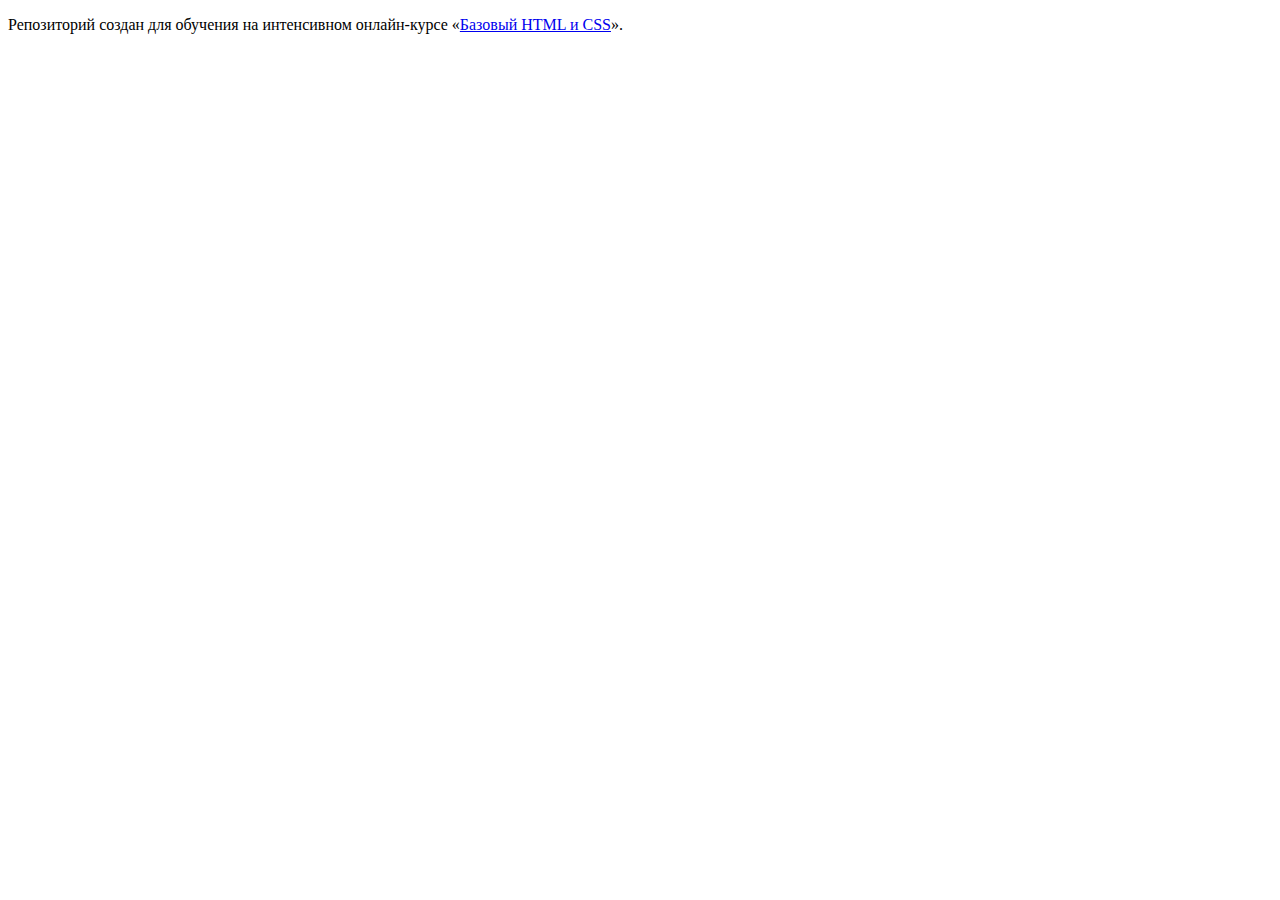
==== index.html @ 7fd56be5 ":hatching_chick:" ====
<!DOCTYPE html>
<html lang="ru">
  <head>
    <meta charset="utf-8">
    <title>HTML Academy: Нёрдс</title>
  </head>
  <body>

    <p>Репозиторий создан для обучения на интенсивном онлайн‑курсе «<a href="https://htmlacademy.ru/intensive/htmlcss">Базовый HTML и CSS</a>».</p>

  </body>
</html>
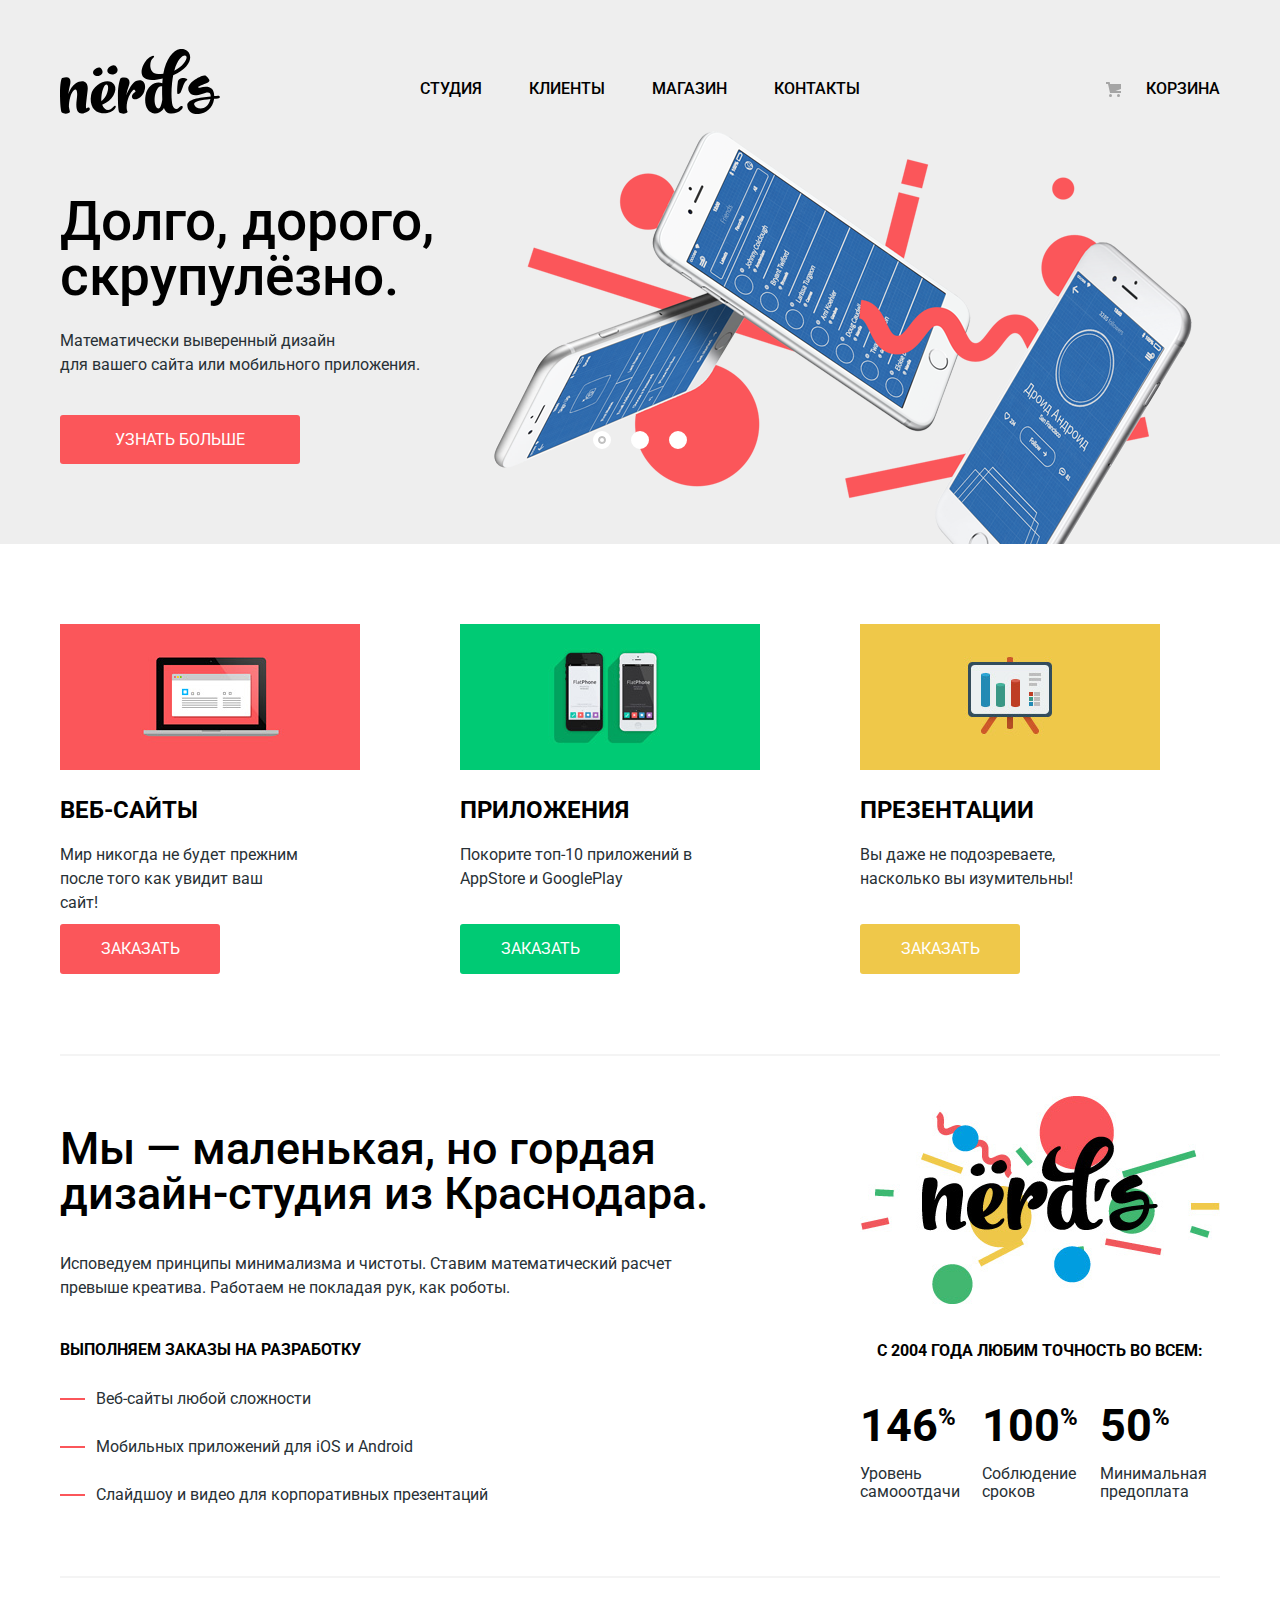
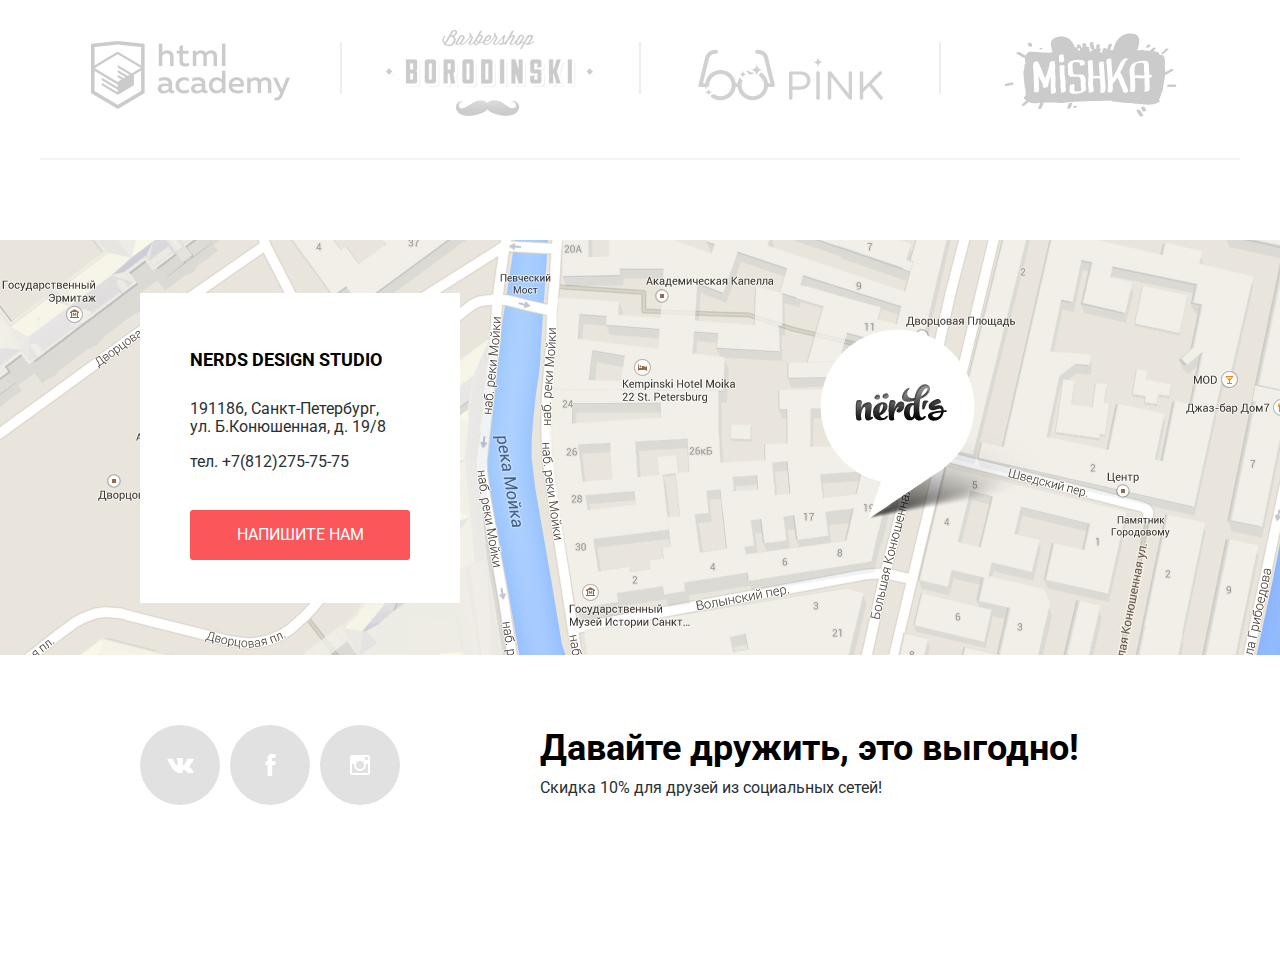
==== commit c95d6897: "Первая проверка" ====
--- a/index.html
+++ b/index.html
@@ -1,12 +1,227 @@
 <!DOCTYPE html>
 <html lang="ru">
-  <head>
-    <meta charset="utf-8">
-    <title>HTML Academy: Нёрдс</title>
-  </head>
-  <body>
-
-    <p>Репозиторий создан для обучения на интенсивном онлайн‑курсе «<a href="https://htmlacademy.ru/intensive/htmlcss">Базовый HTML и CSS</a>».</p>
-
-  </body>
+	<head>
+		<meta charset="utf-8">
+		<title>HTML Academy: Нёрдс</title>
+		<link href="https://fonts.googleapis.com/css?family=Roboto:400,500,700&amp;subset=cyrillic" rel="stylesheet">
+		<link href="css/normalize.css" rel="stylesheet">
+		<link href="css/style.css" rel="stylesheet">
+	</head>
+	<body>
+		<header class="main-header">
+			<nav class="main-navigation">
+				<div class="container">
+					<a class="main-header-logo"><img src="img/nerds-logo.svg" width="160" height="65" alt="Логотип студии Nerds"></a>
+					<ul class="site-navigation">
+						<li><a href="studio.html">Студия</a></li>
+						<li><a href="clients.html">Клиенты</a></li>
+						<li><a href="catalog.html">Магазин</a></li>
+						<li><a href="contacts.html">Контакты</a></li>
+					</ul>
+					<ul class="user-navigation">
+						<li class="shopping-basket"> <a href="#">Корзина</a></li>
+					</ul>
+				</div>
+			</nav>
+		</header>
+
+		<main class="main-container">
+			<h1 class="visually-hidden">Студия веб-дизайна Nerds</h1>	
+			<section class="slider">
+				<input class="visually-hidden" type="radio" id="btn-1" name="toggle" checked>
+				<input class="visually-hidden" type="radio" id="btn-2" name="toggle">
+				<input class="visually-hidden" type="radio" id="btn-3" name="toggle">
+				<div class="slider-controls">
+					<label for="btn-1"></label>
+					<label for="btn-2"></label>
+					<label for="btn-3"></label>
+				</div>
+				<div class="slides">
+					<div class="slide">
+						<div class="slide-text">
+							<div class="slide-title">Долго, дорого, скрупулёзно.</div>
+							<p>Математически выверенный дизайн<br>для вашего сайта или мобильного приложения.</p>
+							<a class="button" href="#">Узнать больше</a>
+						</div>
+					</div>
+					<div class="slide">
+						<div class="slide-text">
+							<div class="slide-title">Любим математику как никто другой</div>
+							<p>Никакого креатива, только математические формулы<br>для расчета идеальных пропорций.</p>
+							<a class="button" href="#">Узнать больше</a>
+						</div>
+					</div>
+					<div class="slide">
+						<div class="slide-text">
+							<div class="slide-title">Только ночь,<br>только хардкор</div>
+							<p>Работать днем, как все? Мы против этого.<br>Ближе к полуночи работа только начинается.</p>
+							<a class="button" href="#">Узнать больше</a>
+						</div>
+					</div>
+				</div>
+
+			</section>
+			<section class="we-can-do">
+				<h2 class="visually-hidden">Мы предлагаем</h2>
+				<div class="container">
+					<ul class="offer-list">
+						<li class="offer-item-card">
+								<h3>Веб-сайты</h3>
+								<img src="img/website.jpg" width="300" height="146" alt="Веб-сайты">
+								<p>Мир никогда не будет прежним<br>после того как увидит ваш<br>сайт!</p>
+								<p><a class="button button-order-website" href="#">Заказать</a></p>
+						</li>
+						
+						<li class="offer-item-card">
+								<h3>Приложения</h3>
+								<img src="img/app.jpg" width="300" height="146" alt="Приложения">
+								<p>Покорите топ-10 приложений в<br>AppStore и GooglePlay</p>
+								<p><a class="button button-order-app" href="#">Заказать</a></p>
+						</li>
+						<li class="offer-item-card">
+								<h3>Презентации</h3>
+								<img src="img/presentation.jpg" width="300" height="146" alt="Презентации">
+								<p>Вы даже не подозреваете,<br>насколько вы изумительны!</p>
+								<p><a class="button button-order-presentation" href="#">Заказать</a></p>
+						</li>
+					</ul>
+				</div>
+			</section>
+			<div class="container">
+				<div class="about-us-wrapper">
+					<h2 class="visually-hidden">О нас</h2>
+					<section class="about-us">
+						<b>Мы — маленькая, но гордая дизайн-студия из Краснодара.</b>
+						<p>Исповедуем принципы минимализма и чистоты. Ставим математический расчет превыше креатива. Работаем не покладая рук, как роботы.</p>
+						<p class="emphasized">Выполняем заказы на разработку</p>
+						<ul class="about-us-list">
+							<li>Веб-сайты любой сложности</li>
+							<li>Мобильных приложений для iOS и Android</li>
+							<li>Слайдшоу и видео для корпоративных презентаций</li>
+						</ul>
+					</section>
+					<section class="statistics">
+						<h2 class="visually-hidden">Наша статистика</h2>
+						<img src="img/nerds-logo-decoration.jpg" width="360" height="208" alt="logo nerds">
+						<p class="emphasized">С 2004 года любим точность во всем:</p>
+						<ul class="statistic-list">
+							<li>
+								<div class="statistic-item">
+									<span class="statistic-number">146<span class="percent">%</span></span>
+									<p>Уровень самооотдачи</p>
+								</div>
+							</li>
+							<li>
+								<div class="statistic-item">
+									<span class="statistic-number">100<span class="percent">%</span></span>
+									<p>Соблюдение сроков</p>
+								</div>
+							</li>
+							<li>
+								<div class="statistic-item">
+									<span class="statistic-number">50<span class="percent">%</span></span>
+									<p>Минимальная предоплата</p>
+								</div>
+							</li>
+						</ul>
+					</section>
+				</div>
+			</div>
+				
+				<section class="selected-works">
+					<h2 class="visually-hidden">Наши работы</h2>
+					<div class="container">
+						<ul class="selected-works-list">
+							<li class="selected-works-logo">
+								<p><a href="#"><img src="img/logo_htmlacademy.png" width="199" height="68" alt="htmlacademy.ru"></a></p>
+							</li>
+							<li class="selected-works-logo">
+								<p><a href="#"><img src="img/logo_borodinsky.png" width="209" height="90" alt="barbershop.ru"></a></p>
+							</li>
+							<li class="selected-works-logo">
+								<p><a href="#"><img src="img/logo_pink.png" width="185" height="52" alt="pink.ru"></a></p>
+							</li>
+							<li class="selected-works-logo">
+								<p><a href="#"><img src="img/logo_mishka.png" width="173" height="84" alt="mishka.ru"></a></p>
+							</li>
+						</ul>
+					</div>
+				</section>			
+		</main>
+
+		<footer class="main-footer">
+			<div class="main-footer-wrapper">
+				<div class="contacts-wrapper">
+					<section class="contacts">
+						<h2 class="visually-hidden">Наши контакты</h2>
+						<p class="emphasized">NERDS DESIGN STUDIO</p>
+						<p class="adress">191186, Санкт-Петербург,<br>ул. Б.Конюшенная, д. 19/8</p>
+						<p class="phone">тел. +7(812)275-75-75</p>
+						<button class="button" type="button">Напишите нам</button>	
+					</section>
+				</div>
+				<div class="social-wrapper">
+					<section class="social">
+						<div class="social-list-wrapper">
+							<h2 class="visually-hidden">NERDS в соцсетях</h2>
+							<ul class="social-list">
+									<li><a class="social-button" href="#"><span class="visually-hidden">Вконтакте</span>
+										<svg xmlns="http://www.w3.org/2000/svg" width="27" height="15" viewBox="0 0 26.14 14.91">
+											<path d="M26 13.47l-.09-.17a13.55 13.55 0 0 0-2.6-3q-.87-.83-1.1-1.12A1 1 0 0 1 22 8a10.27 10.27 0 0 1 1.22-1.78l.88-1.16q2.35-3.13 2-4L26 .94a.8.8 0 0 0-.4-.22 2.14 2.14 0 0 0-.87 0h-3.92a.51.51 0 0 0-.27 0h-.3a.6.6 0 0 0-.15.14.93.93 0 0 0-.14.24 22.22 22.22 0 0 1-1.46 3.06q-.5.84-.93 1.46a7 7 0 0 1-.71.91 4.94 4.94 0 0 1-.52.47q-.23.18-.35.15l-.23-.05a.9.9 0 0 1-.31-.33 1.49 1.49 0 0 1-.16-.53v-.55-.65-.57-1.12-1-.75a3.14 3.14 0 0 0 0-.62 2.12 2.12 0 0 0-.14-.44.73.73 0 0 0-.28-.33 1.57 1.57 0 0 0-.46-.18A9 9 0 0 0 12.57 0a8.93 8.93 0 0 0-3.25.33 1.83 1.83 0 0 0-.52.41q-.25.3-.07.33a1.67 1.67 0 0 1 1.16.59l.08.16a2.6 2.6 0 0 1 .19.63 6.32 6.32 0 0 1 .12 1 10.59 10.59 0 0 1 0 1.7q-.07.71-.13 1.1a2.21 2.21 0 0 1-.18.64 2.69 2.69 0 0 1-.16.3l-.07.07a1 1 0 0 1-.37.07.86.86 0 0 1-.46-.19 3.27 3.27 0 0 1-.56-.52 7 7 0 0 1-.66-.93q-.37-.6-.76-1.42l-.22-.39q-.2-.38-.56-1.11t-.62-1.43A.9.9 0 0 0 5.2.9h-.07a.93.93 0 0 0-.22-.16A1.44 1.44 0 0 0 4.6.65L.87.68A1 1 0 0 0 .1.94L0 1a.44.44 0 0 0 0 .22 1.08 1.08 0 0 0 .08.37Q.9 3.53 1.86 5.31t1.66 2.87Q4.23 9.27 5 10.24t1 1.24l.37.41.34.33a8.06 8.06 0 0 0 1 .78 16.34 16.34 0 0 0 1.4.9 7.6 7.6 0 0 0 1.79.72 6.19 6.19 0 0 0 2 .22h1.57a1.08 1.08 0 0 0 .72-.3l.05-.07a.9.9 0 0 0 .1-.25 1.38 1.38 0 0 0 0-.37 4.48 4.48 0 0 1 .09-1.05 2.77 2.77 0 0 1 .23-.71 1.74 1.74 0 0 1 .29-.4 1.19 1.19 0 0 1 .23-.2h.11a.86.86 0 0 1 .77.21 4.52 4.52 0 0 1 .83.79q.39.47.93 1.05a6.41 6.41 0 0 0 1 .87l.27.16a3.31 3.31 0 0 0 .71.3 1.53 1.53 0 0 0 .76.07l3.48-.05a1.58 1.58 0 0 0 .8-.17.68.68 0 0 0 .34-.37 1.06 1.06 0 0 0 0-.46 1.71 1.71 0 0 0-.1-.36z" fill="#fff">
+											</path>
+										</svg>
+									</a>
+								</li>
+								<li><a class="social-button" href="#"><span class="visually-hidden">Facebook</span>
+										<svg xmlns="http://www.w3.org/2000/svg" width="19" height="22" viewBox="0 0 10.15 21.74">
+											<path d="M3.34 1.12A4.77 4.77 0 0 1 6.53 0h3.61v3.81H7.81a1.07 1.07 0 0 0-1.09.83v2.55h3.42c-.08 1.23-.24 2.45-.41 3.67h-3v10.87H2.21V10.86H0V7.21h2.19V3.66a3.83 3.83 0 0 1 1.15-2.54z" fill="#fff">
+											</path>
+										</svg>
+									</a>
+								</li>
+								<li><a class="social-button" href="#"><span class="visually-hidden">Instagram</span>
+										<svg xmlns="http://www.w3.org/2000/svg" width="20" height="20" viewBox="0 0 20 20">
+											<path d="M18 0H2a2 2 0 0 0-2 2v16a2 2 0 0 0 2 2h16a2 2 0 0 0 2-2V2a2 2 0 0 0-2-2zm-8 6a4 4 0 1 1-4 4 4 4 0 0 1 4-4zM2.5 18a.47.47 0 0 1-.5-.5V9h2.1a3.4 3.4 0 0 0-.1 1 6 6 0 1 0 12 0 3.4 3.4 0 0 0-.1-1H18v8.5a.47.47 0 0 1-.5.5zM18 4.5a.47.47 0 0 1-.5.5h-2a.47.47 0 0 1-.5-.5v-2a.47.47 0 0 1 .5-.5h2a.47.47 0 0 1 .5.5z" fill="#fff">
+											</path>
+										</svg>
+									</a>
+								</li>
+							</ul>
+						</div>
+						<div class="lets-be-friends">
+							<b>Давайте дружить, это выгодно!</b>
+							<p>Скидка 10% для друзей из социальных сетей!</p>
+						</div>
+					</section>
+				</div>
+			</div>
+		</footer>
+
+		<section class="modal modal-write-us">
+				<h2>Напишите нам</h2>
+				<form class="modal-write-us-form" method="post" action="https://echo.htmlacademy.ru">
+					<ul class="modal-write-us-form-fields">
+						<li>
+							<label for="modal-write-us-form-name">Ваше имя:</label>
+							<input type="text" id="modal-write-us-form-name" placeholder="Представьтесь, пожалуйста">
+						</li>
+						<li>
+							<label for="modal-write-us-form-email">Ваш e-mail:</label>
+							<input type="text" id="modal-write-us-form-email" placeholder="Для отправки ответа">
+						</li>
+						<li>
+							<label for="modal-write-us-form-text">Текст письма:</label>
+							<textarea id="modal-write-us-form-text" rows="5" cols="50">В свободной форме</textarea>
+						</li>
+					</ul>
+					<button class="button" type="submit">Отправить</button>
+				</form>
+				<button class="modal-close">Закрыть</button>
+			</section>
+
+	</body>
 </html>
+
+
+
+
--- a/css/style.css
+++ b/css/style.css
@@ -0,0 +1,1607 @@
+html,
+body {
+	margin: 0;
+	padding: 0;
+	font-family: "Roboto", Arial, sans-serif;
+	font-size: 16px;
+	line-height: 24px; 
+	font-weight: 400;
+	color: #283136;
+
+}
+
+a {
+	text-decoration: none;
+}
+
+.main-header {
+	background-color: #eeeeee;
+}
+
+
+.main-container {
+    margin-bottom: 80px;
+}
+
+.main-navigation {
+	font-size: 16px;
+	line-height: 30px;
+	font-weight: 500;
+	color: #000000;
+	text-transform: uppercase;
+}
+
+.main-navigation a:hover img {
+	opacity: 0.8;
+}
+
+.main-navigation a:active img {
+	opacity: 0.3;
+}
+
+.site-navigation,
+.user-navigation {
+	margin: 0;
+	padding: 0;
+	list-style: none;
+}
+
+.site-navigation a,
+.user-navigation a {
+	color: #000000;
+}
+
+.site-navigation a:hover,
+.user-navigation a:hover {
+	color: #fb565a;
+}
+
+.site-navigation a:active,
+.user-navigation a:active {
+	color: rgba(0, 0, 0, 0.3);
+}
+
+.site-navigation-current {
+	position: relative;
+}
+
+.site-navigation-current::after {
+	position: absolute;
+	content: "";
+	right: 0px;
+	bottom: -5px;
+	left: 0px;
+  
+	height: 2px;
+  
+	background-color: #fb565a;
+  }
+
+.visually-hidden {
+	position: absolute; 
+	overflow: hidden; 
+	clip: rect(0 0 0 0); 
+	height: 1px; width: 1px; 
+	margin: -1px; padding: 0; border: 0;
+}
+
+.button {
+	font: inherit;
+	text-align: center;
+	vertical-align: middle;
+	color: #ffffff;
+	background-color: #fb565a;
+	text-transform: uppercase;
+	border: none;
+	border-radius: 3px;
+}
+
+.button:hover {
+	background: #e74246;
+}
+
+.button:active {
+	background: #d7373b;
+	box-shadow: inset 0px 2px 2px rgba(0, 0, 0, 0.3);
+	color: rgba(255, 255, 255, 0.3);
+	outline: none;
+}
+
+.button-order-app {
+	background: #00ca74;
+}
+
+.button-order-app:hover {
+	background: #00bc6c;
+}
+
+.button-order-app:active {
+	background: #00aa62;
+}
+
+.button-order-presentation {
+	background: #efc84a;
+}
+
+.button-order-presentation:hover {
+	background: #eab534;
+}
+
+.button-order-presentation:active {
+	background: #e5a722;
+}
+
+.we-can-do h3 {
+	font-size: 24px;
+	line-height: 30px;
+	color: #000000;
+}
+
+.offer-list {
+	margin: 0;
+	padding:0;
+	list-style: none;
+}
+
+.about-us b {
+	font-size: 45px;
+	line-height: 45px;
+	font-weight: 500; 
+	color: #000000;
+}
+
+.about-us-list {
+	list-style: none;
+}
+
+.statistic-list {
+	list-style: none;
+	line-height: 18px;
+}
+
+.statistic-number {
+	font-size: 45px;
+	font-weight: 700;
+	color: #000000;
+}
+
+.percent {
+	font-size: 24px;
+	font-weight: 700;
+	color: #000000;
+	vertical-align: super;
+}
+
+.emphasized {
+	text-transform: uppercase;
+	font-weight: 700;
+	color: #000000;
+}
+
+.selected-works-list {
+	margin:0;
+	padding: 0;
+	list-style: none;
+}
+
+.selected-works-list img {
+	opacity: 0.2;
+}
+
+.selected-works-list a:hover img {
+	opacity: 1;
+}
+
+.selected-works-list a:active img {
+	opacity: 0.1;
+}
+
+.social b {
+	font-size: 36px;
+	line-height: 36px;
+	color: #000000;
+}
+
+.social-list {
+	margin: 0;
+	padding: 0;
+	list-style: none;
+}
+
+.social-list a {
+	color: #ffffff;
+	background-color: #e1e1e1;
+}
+
+.social-list a:hover {
+	background-color: #e74246;
+}
+
+.social-list a:active {
+	color: rgba(0, 0, 0, 0.3);
+	background-color: #d7373b;
+}
+
+
+.modal-write-us h2 {
+	font-size: 45px;
+	line-height: 45px;
+	color: #000000;
+
+}
+
+.modal-write-us-form-fields {
+	margin: 0;
+	padding: 0;
+	list-style: none;
+}
+
+.modal-write-us-form-fields label {
+	font-weight: 700;
+}
+
+.modal-write-us-form input,
+.modal-write-us-form textarea {
+	font: inherit;
+	outline: none;
+	font-size: 16px;
+	line-height: 18px;
+	color: #444444;
+	border: 2px solid #d7dcde;
+}
+
+.modal-write-us-form input:hover,
+.modal-write-us-form textarea:hover {
+	border: 2px solid #b4b9bb;
+}
+
+.modal-write-us-form input:focus,
+.modal-write-us-form textarea:focus {
+	border: 2px solid #000000; 
+}
+.catalog_h1{
+	font-size: 55px;
+	line-height: 55px;
+	font-weight: 500;
+	color: #000000;
+	margin-top: 80px;
+}
+
+.filter-form fieldset {
+	border: none;
+}
+
+.filter-form legend {
+	font-size: 18px;
+	font-weight: 700;
+}
+
+.filter-form-cost {
+	margin: 0;
+	padding: 0;
+	list-style: none;
+}
+
+.filter-form-cost input {
+	font: inherit;
+	background-color: #eeeeee;
+	border: none;
+}
+
+.filter-form-grid {
+	margin: 0;
+	padding: 0;
+	list-style: none;
+}
+
+.filter-form-grid input:not(:disabled):hover + label {
+	color: #000000;
+}
+
+.filter-form-grid input:disabled + label {
+	opacity: 0.3;
+}
+
+.filter-form-features {
+	margin: 0;
+	padding: 0;
+	list-style: none;
+}
+
+.filter-form-features input:not(:disabled):hover + label {
+	color: #000000;
+}
+
+.filter-form-features input:disabled + label {
+	opacity: 0.3;
+}
+
+.filter-button {
+	font: inherit;
+	font-weight: 500;
+	color: #000000;
+	text-transform: uppercase;
+	border: none;
+	background-color: #eeeeee;
+	border-radius: 3px;
+}
+
+
+.filter-button:hover {
+	background-color: #dfdfdf;
+}
+
+.filter-button:active {
+	color: rgba(0, 0, 0, 0.3);
+	box-shadow: inset 0px 2px 2px rgba(0, 0, 0, 0.3);
+	outline: none;
+	background-color:#d5d5d5;
+}
+
+.pagination-list {
+	margin: 0;
+	padding:0;
+	list-style: none;
+}
+
+.pagination-item-current .filter-button {
+	background-color: #ffffff;
+	border: 3px solid #dbdbdb;
+	box-sizing: border-box;
+}
+
+.templates-list {
+	margin: 0;
+	padding: 0;
+	list-style: 0;
+}
+
+.templates-list .button:active {
+	color: #ffffff;
+}
+
+
+.display-method ul {
+	margin: 0;
+	padding: 0;
+	list-style: none;
+	font-size: 14px;
+	text-transform: uppercase;
+}
+
+.display-method a {
+	color: rgba(0, 0, 0, 0.3);
+}
+
+.display-method a:hover {
+	color: rgba(0, 0, 0, 0.6);
+}
+
+.display-method a:active {
+	color: rgba(0, 0, 0, 1);
+}
+
+.templates-hover-info {
+	background-color: #eeeeee;
+}
+
+
+/* стили для сетки */
+
+html,
+body {
+	margin: 0;
+	padding: 0; 
+}
+
+body {
+	background-size: 1440px auto;
+	background-position: center top;
+	background-repeat: no-repeat;
+}
+
+.main-header {
+	margin: 0;
+	padding: 0;
+	display: flex;
+	justify-content: space-between;
+}
+
+.main-navigation {
+	margin: 0 auto;
+	padding: 0;
+	display: flex;
+	justify-content: space-between;
+	width: 1440px;
+}
+
+
+
+.container{
+	position: relative;
+	display: flex;
+	justify-content: space-between;
+	align-items: flex-end;
+	width: 1200px;
+	margin: 0 auto;
+	padding: 0;
+}
+
+.container-filter{
+	position: relative;
+	display: flex;
+	justify-content: space-between;
+	align-items: flex-end;
+	width: 1200px;
+	margin: 0 auto;
+	padding: 0;
+}
+
+.main-header-logo {
+	margin: 0 20px;
+	margin-top: auto;
+	padding: 0;
+	line-height: 0px;
+}
+
+.site-navigation-wrapper {
+	margin: 0;
+	padding: 0;
+	display: flex;
+	justify-content: space-between;
+	width: 640px;
+	height: 50px;
+	
+}
+
+.site-navigation {
+	display: flex;
+	flex-wrap: wrap;
+	justify-content: space-between;
+	align-items: flex-end;
+	margin: 0;
+	margin-top: 64px;
+	padding: 0;
+	list-style: none;
+	min-width: 440px;
+	max-width: 640px;
+}
+
+.site-navigation li {
+	margin: 10px 0px;
+}
+
+
+
+.user-navigation {
+	display: flex;
+	flex-wrap: wrap;
+	justify-content: flex-end;
+	margin: 10px 0px;
+	padding: 0;
+	list-style: none;
+	width: 200px;
+}
+
+
+.shopping-basket {
+	position: relative;
+	margin-right: 20px;
+	padding-left: 40px;
+}
+
+.shopping-basket::before{
+	position: absolute;
+	left: 0;
+	top: 25%;
+	width: 15px;
+	height: 15px;
+	content: " ";
+	background-image: url(../img/cart-icon.svg);
+	opacity: 0.3;
+	background-repeat: no-repeat;
+}
+
+
+.slide{
+	position: absolute;
+	left: 50%;
+	margin-left: -600px;
+	width:1200px;
+    height:430px;
+	overflow:hidden;
+	padding: 0;
+}
+
+
+
+
+.slider {
+	position: relative;
+	margin: 0 auto;
+	padding: 0;
+	height: 430px;
+	width: 100%;
+	background-color: #eeeeee;
+}
+
+
+.slider-controls {
+	position: absolute;
+	text-align: center;
+	bottom: 95px;
+	left: 50%;
+	margin-left: -100px;
+	z-index: 100;
+	width: 200px;
+	height: 18px;
+	cursor: pointer;
+}
+
+#btn-1:checked ~ .slider-controls label[for="btn-1"],
+#btn-2:checked ~ .slider-controls label[for="btn-2"],
+#btn-3:checked ~ .slider-controls label[for="btn-3"] { 
+    background-image: url(../img/radio-on.svg);
+}
+
+
+.slider-controls label {
+	display: inline-block;
+	width: 8px;
+	height: 8px;
+	background: white;
+	border: 5px solid white;
+	border-radius: 50%;
+	margin: 0 8px;
+}
+
+
+
+.slide-text {
+	position: absolute;
+	margin-left: 20px;
+	margin-top: 80px;
+	width:560px;
+    padding:0;
+	color:#283136;
+}
+
+.slide-title {
+	font-size: 55px;
+	line-height: 55px;
+	font-weight: 500;
+	color: #000000;
+	margin-bottom: 25px;
+}
+
+.slide-text p {
+	margin-bottom: 50px;
+}
+
+.slide-text .button {
+	padding: 15px 55px;
+}
+
+.slide:nth-child(1){
+	background-image:url(../img/nerds-index-slide1.png);
+    background-repeat:no-repeat;
+    background-position: right 20px bottom;
+}
+
+.slide:nth-child(2){
+	background-image:url(../img/nerds-index-slide2.png);
+    background-repeat:no-repeat;
+    background-position: right bottom;
+}
+
+.slide:nth-child(3){
+	background-image:url(../img/nerds-index-slide3.png);
+    background-repeat:no-repeat;
+    background-position: right bottom;
+}
+
+
+
+.slide {
+    display:none;
+}
+
+
+#btn-1:checked ~ .slides .slide:nth-child(1) { 
+    display: block;
+}
+#btn-2:checked ~ .slides .slide:nth-child(2) { 
+    display: block;
+}
+#btn-3:checked ~ .slides .slide:nth-child(3) { 
+    display: block;
+}
+
+
+.we-can-do {
+	margin: 0;
+	padding: 0;
+}
+
+
+.offer-list {
+	display: flex;
+	justify-content: flex-start;
+	margin: 0 auto;
+	margin-top: 80px;
+	padding: 0;
+	max-width: 1160px;
+	list-style: none;
+	border-bottom: 2px solid #f4f4f4; 
+	
+}
+
+.offer-item-card {
+	display: flex;
+	flex-direction: column;
+	position: relative;
+	max-width: 300px;
+	height: 350px; 
+	margin-right: 100px;
+	margin-bottom: 80px;
+
+}
+
+.offer-item-card img {
+	order: -1;
+}
+
+.offer-item-card h3 {
+	text-transform: uppercase;
+	margin: 0;
+	margin-top: 25px;
+	margin-bottom: 18px;
+}
+
+.offer-item-card p {
+	margin: 0;
+}
+
+.offer-item-card .button {
+	position: absolute;
+	bottom: 0;
+	width: 160px;
+	height: 50px;
+	line-height: 50px;
+}
+
+.about-us-wrapper {
+	display: flex;
+	justify-content: space-between;
+	width: 1160px;
+	margin: 0 auto;
+	border-bottom: 2px solid #f4f4f4;
+}
+
+
+.about-us {
+	display: flex;
+	flex-direction: column;
+	padding: 0;
+	width: 650px;
+	margin-top: 70px;
+	margin-bottom: 45px;
+	list-style: none;
+}
+
+.about-us b{
+	margin: 0;
+	padding: 0;
+	margin-bottom: 20px;
+}
+
+.about-us .emphasized{
+	margin: 0;
+	padding: 0;
+	margin-top: 22px;
+	margin-bottom: 25px;
+}
+
+.about-us-list {
+	margin: 0;
+	padding: 0;
+	
+}
+
+.about-us-list li {
+	position: relative;
+	margin-bottom: 24px;
+	margin-left: 36px;
+	
+}
+
+.about-us-list li:before {
+	position: absolute;
+	content: "";
+	width: 25px;
+	height: 2px;
+	background-image: url(../img/about-us-list.png);
+	background-repeat: no-repeat;
+	left:-36px;
+	top: 45%;
+	
+}
+
+.statistics {
+	display: flex;
+	flex-direction: column;
+	align-items: center;
+	width: 360px;
+	margin-top: 40px;
+}
+
+
+.statistics .emphasized {
+	margin: 0;
+	padding: 0;
+	margin-top: 35px;
+}
+
+.statistic-list {
+	display: flex;
+	justify-content: flex-start;
+	margin: 0;
+	padding: 0;
+	list-style: none;
+	margin-top: 40px;
+	width: 360px;
+
+}
+
+.statistic-list li {
+	margin: 0;
+	padding: 0;
+	list-style: none;
+	width: 100px;
+	margin-right: 22px;
+	margin-top: 5px;
+
+}
+
+
+.statistic-item p {
+	margin: 0;
+	padding: 0;
+	margin-top: 20px;
+}
+
+.selected-works {
+	display: flex;
+}
+
+
+
+.selected-works-list {
+	margin: 0 auto;
+	padding: 0;
+	list-style: none;
+	display: flex;
+	width: 1200px;
+	height: 180px;
+	justify-content: space-between;
+	align-items: center;
+	border-bottom: 2px solid #f4f4f4;
+	background-image: 
+		url(../img/div.png),
+		url(../img/div.png),
+		url(../img/div.png);
+	background-repeat:
+		no-repeat,
+		no-repeat,
+		no-repeat;
+	background-position: 
+		25% center,
+		50% center,
+		75% center;	
+}
+
+.selected-works-logo {
+	margin: 0;
+	margin-top: 20px;
+	padding: 0;
+	list-style: none;
+	display: flex;
+	width: 25%;
+	justify-content: center;
+	align-items: center;
+}
+
+.main-footer {
+	margin: 0;
+	padding: 0;
+	display: flex;
+	height: 715px;
+}
+
+.main-footer-wrapper {
+	margin: 0 auto;
+	padding: 0;
+	display: flex;
+	flex-direction: column;
+	justify-content: flex-start;
+	width: 1440px;
+	height: 650px;
+}
+
+.contacts-wrapper {
+	margin: 0;
+	padding: 0;
+	display: flex;
+	width: 1440px;
+	height: 415px;
+	background-image: url(../img/map.jpg);
+	background-repeat: no-repeat;
+	background-size: 100%;
+
+}
+
+.contacts {
+	margin: auto 0;
+	margin-left: 140px;
+	padding: 0;
+	width: 320px;
+	height: 310px;
+	display: flex;
+	flex-direction: column;
+	justify-content: flex-start;
+	background-color: #FFFFFF;
+
+}
+
+.contacts .emphasized {
+	margin: 0 auto;
+	padding: 0;
+	width: 220px;
+	margin-top: 55px;
+	font-size: 18px;
+	
+
+}
+
+.contacts .adress {
+	margin: 0 auto;
+	padding: 0;
+	width: 220px;
+	line-height: 18px;
+	margin-top: 28px;
+	
+}
+
+.contacts .phone {
+	margin: 0 auto;
+	padding: 0;
+	width: 220px;
+	margin-top: 14px;
+	
+}
+
+.contacts .button {
+	margin: 0 auto;
+	padding: 0;
+	width: 220px;
+	height: 50px;
+	margin-top: 36px;
+	
+}
+
+
+.social-wrapper {
+	margin: 0 auto;
+	padding: 0;
+	width: 1160px;
+	height: 200px;	
+
+}
+
+.social {
+	margin: 0;
+	padding: 0;
+	display: flex;
+	justify-content: space-between;
+	margin-top: 70px;
+}
+
+
+.social-list-wrapper {
+	margin: 0;
+	padding: 0;
+	display: flex;
+	width: 260px;
+}
+
+.social-list {
+	display: flex;
+	justify-content: space-between;
+	width: 260px;
+}
+
+.social-button {
+	position: relative;
+	display: flex;
+	justify-content: center;
+	align-items: center;
+	width: 80px;
+	height: 80px;
+	border-radius: 50%;
+}
+
+
+
+.lets-be-friends {
+	margin: 0;
+	padding: 0;
+	display: flex;
+	flex-direction: column;
+	width: 760px;
+	margin-top: 5px;
+}
+
+.lets-be-friends p {
+	margin: 0;
+	padding: 0;
+	margin-top: 10px;
+}
+
+.social-item {
+	display: flex;
+	width: 80px;
+	height: 80px;
+}
+
+
+
+body.inner-page {
+	background-size: 1440px auto;
+	background-position: center top;
+	background-repeat: no-repeat;
+	/* background-image: url("../img/temp/nerds-catalog.jpg"); */
+}
+
+.page-caption {
+	margin: 0;
+	padding: 0;
+	display: block;
+	width: 100%;
+	height: 240px;
+	border: 1px solid transparent;
+	text-align: center;
+	background-color: #eeeeee;
+}
+
+
+.filter-wrapper {
+	margin: 0;
+	padding: 0;
+	display: flex;
+	width: 100%;
+	height: 2216px;
+}
+
+
+.range-caption {
+	position: relative;
+	left: 2px;
+	top: 1px;
+	margin-bottom: 50px;
+	font-family: Roboto;
+	font-size: 18px;
+	font-weight: bold;
+	text-transform: uppercase;
+}
+
+.filter fieldset {
+	border: none;
+	margin: 0;
+	padding: 0;
+}
+
+.filter .grid {
+	margin-top: 60px;
+}
+
+.filter .features {
+	margin-top: 30px;
+}
+
+.features legend {
+	text-transform: uppercase;
+	font-family: Roboto;
+	font-size: 18px;
+	font-weight: bold;
+}
+
+.grid legend {
+	text-transform: uppercase;
+	font-family: Roboto;
+	font-size: 18px;
+	font-weight: bold;
+
+}
+
+.filter-option {
+	display: block;
+	margin-left: 35px;
+	margin-bottom: 15px;
+
+}
+
+.filter legend {
+	text-transform: uppercase;
+}
+
+
+
+.filter {
+	height: 775px;
+	width: 260px;
+	margin-left: 20px;
+	margin-top: 55px;
+}
+
+.articles-wrapper {
+	height: 2100px;
+	width: 760px;
+	margin-left: auto;
+	margin-right: 20px;
+	margin-top: 50px;
+}
+
+.sort{
+	display: flex;
+	height: 20px;
+	width: 760px;
+	margin-left: auto;
+	margin-right: 20px;
+	align-items: bottom;
+	/* border: 1px dashed green; */
+}
+
+.sort p {
+	margin: 0;
+	padding: 0;
+	position: relative;
+	left: -2px;
+	margin-top: 2px;
+	font-family: Roboto;
+	font-size: 18px;
+	font-weight: bold;
+}
+
+.sort-wrapper {
+	margin: 0;
+	padding: 0;
+	width: 360px;
+	margin-right: 40px;
+	text-transform: uppercase;
+	font-weight: 700;
+}
+
+.sort-wrapper-2  {
+	position: relative;	
+	display: flex;
+	flex-direction: row;
+	align-items: flex-end;
+	margin: 0;
+	padding: 0;
+	width: 360px;
+	
+}
+
+.sort-wrapper-2 a {
+	/* display: inline-block; */
+	/* display: flex; */
+	margin: 0;
+	padding: 0;
+	text-decoration: none;
+	color: rgba(0, 0, 0, 0.3);
+	font-size: 14px;
+	line-height: 6px;
+	text-transform: uppercase;
+	margin-right: 25px;
+	/* border: 1px solid green; */
+}
+
+.sort-wrapper-2 a:hover {
+	color: rgba(0, 0, 0, 0.6);
+}
+
+.sort-wrapper-2 a:active {
+	color: rgba(0, 0, 0, 1);
+}
+
+.sort-wrapper-2 .up,
+.sort-wrapper-2 .down{
+	margin: 0;
+}
+
+.sort-wrapper-2 .down {
+	margin-left: auto;
+}
+
+.sort-wrapper-2 .up::after {
+	position: absolute;
+	right: 1px;
+	bottom: 0;
+
+	content: "";
+	width: 11px;
+	height: 10px;
+	background-image: url(../img/icon-up-dir.svg);
+	opacity: 0.3;
+}
+
+.sort-wrapper-2 .up:hover::after {
+	opacity: 0.6;
+}
+
+.sort-wrapper-2 .up:active::after {
+		opacity: 1;
+}
+
+
+
+.sort-wrapper-2 .down::after {
+	position: absolute;
+	right: 30px;
+	bottom: 0;	
+
+	content: "";
+	width: 11px;
+	height: 10px;
+	background-image: url(../img/icon-down-dir.svg);
+	opacity: 0.3;
+}
+
+.sort-wrapper-2 .down:hover::after {
+	opacity: 0.6;
+}
+
+.sort-wrapper-2 .down:active::after {
+		opacity: 1;
+}
+
+
+
+
+
+.articles {
+	margin: 0;
+	padding: 0;
+	display: flex;
+	flex-wrap: wrap;
+	justify-content: space-between;
+	height: 1915px;
+	width: 760px;
+	margin-left: auto;
+	margin-right: 20px;
+	margin-top: 55px;
+	
+}
+
+.article-item {
+	position: relative;
+	margin: 0;
+	padding: 0;
+	list-style: none;
+	width: 360px;
+	height: 616px;
+	margin-bottom: 30px;
+	/* border: 1px dashed green; */
+}
+
+.article-item p {
+	margin: 0;
+	padding: 0;
+}
+
+.article-item .img {
+	display: block;
+	overflow: hidden;
+	position: absolute;
+	top: 30px;
+	/* height: 576px; */
+
+}
+
+
+.templates-hover-info {
+	position: absolute;
+	display: block;
+	bottom: 0;
+	width: 360px;
+	height: 230px;
+	text-align: center;
+	/* border: 1px dashed red; */
+}
+
+
+.templates-hover-info b {
+	display: block;
+	margin-top: 40px;
+	font-size: 18px;
+}
+
+.templates-hover-info p {
+	display: block;
+	margin-top: 20px;
+	font-size: 16px;
+	line-height: 18px;
+}
+
+.templates-hover-info a {
+	display: block;
+	margin-top: 20px;
+	font-size: 16px;
+	line-height: 18px;
+	padding: 15px 50px;
+	margin-left: 80px;
+	margin-right: 80px;
+
+}
+
+
+
+
+
+
+.articles-paginator {
+	display: flex;
+	height: 80px;
+	width: 760px;
+	margin-left: auto;
+	margin-right: 20px;
+	margin-top: 65px;
+	/* border: 1px solid green; */
+}
+
+
+.articles-paginator p {
+	margin: 0;
+	padding: 0;
+}
+
+
+.filter-button-pagin {
+	display: flex;
+	align-items: center;
+	align-content: middle;
+	justify-content: center;
+	font: inherit;
+	font-weight: 500;
+	color: #000000;
+	text-transform: uppercase;
+	border: none;
+	background-color: #eeeeee;
+	border-radius: 3px;
+	box-sizing: border-box;
+	width: 50px;
+	height: 50px;
+	text-align: center;
+	vertical-align: center;
+	margin-right: 12px;
+}
+
+.filter-button-pagin_large {
+	display: flex;
+	align-items: center;
+	align-content: middle;
+	justify-content: center;
+	font: inherit;
+	font-weight: 500;
+	color: #000000;
+	text-transform: uppercase;
+	border: none;
+	background-color: #eeeeee;
+	border-radius: 3px;
+	box-sizing: border-box;
+	width: 260px;
+	height: 50px;
+	text-align: center;
+	vertical-align: center;
+	margin-right: 12px;
+}
+
+
+
+.filter-button-pagin:hover {
+	background-color: #dfdfdf;
+}
+
+
+.filter-button-pagin_large:hover {
+	background-color: #dfdfdf;
+}
+
+
+.filter-button-pagin:active {
+	background-color: #d5d5d5;
+	color: rgba(0, 0, 0, 0.3);
+	box-shadow: inset 0px 2px 2px rgba(0, 0, 0, 0.3);
+
+}
+
+
+.filter-button-pagin_large:active {
+	background-color: #d5d5d5;
+	color: rgba(0, 0, 0, 0.3);
+	box-shadow: inset 0px 2px 2px rgba(0, 0, 0, 0.3);
+}
+
+.current-item.filter-button-pagin {
+	box-sizing: border-box;
+	background-color: white;
+	border: 3px solid #dbdbdb;
+}
+
+
+
+.range-filter {
+	width: 260px;
+  }
+  
+  .range-controls {
+	position: relative;
+	height: 41px;
+	padding-top: 43px;
+	padding-right: 20px;
+	padding-left: 20px;
+	margin-bottom: 15px;
+	border-radius: 5px;
+	background: #f1f1f1;
+  }
+  
+  .range-controls .scale {
+	height: 2px;
+	background: #d7dcde;
+  }
+  
+  .range-controls .bar {
+	width: 70%;
+	height: 2px;
+	background: #00ca74;
+  }
+  
+  .range-controls .toggle {
+	position: absolute;
+	top: 34px;
+	left: 0px;
+	width: 4px;
+	height: 4px;
+	cursor: pointer;
+	border: 8px solid #fff;
+	border-radius: 50%;
+	background: #ababab;
+	box-shadow: 0 2px 1px 0 #cfcfcf;
+  }
+  
+  .range-controls .toggle-min {
+	left: 50px;
+  }
+  
+  .range-controls .toggle-max {
+	left: 120px;
+  }
+  
+  .price-controls {
+	font-size: 0;
+  }
+  
+  .price-controls label {
+	font-size: 16px;
+	display: inline-block;
+	width: 50%;
+  }
+  
+  .max-price {
+	position: relative;
+	left: 2px;
+	text-align: right;
+  }
+  
+  .min-price,
+  .max-price {
+	  text-transform: uppercase;
+  }
+
+  .price-controls input {
+	font-family: 'Roboto', 'Arial', sans-serif;
+	font-size: 16px;
+	width: 60px;
+	margin-left: 10px;
+	padding: 8px 10px;
+	text-align: center;
+	color: #283136;
+	border: none;
+	border-radius: 5px;
+	background: #f1f1f1;
+  }
+
+
+
+.filter-form-grid label:before {
+	content: "";
+	position: absolute;
+	left: 20px;
+	width: 25px;
+	height: 25px;
+	background-image: url(../img/radio-off-catalog.svg);
+	opacity: 0.4;
+}
+
+
+.radio-catalog {
+	position: relative;
+	padding-left: 35px;
+	cursor: pointer;
+}
+
+
+/* .radio-catalog:hover {
+	color: black;
+} */
+
+
+.radio-catalog input[type="radio"] + .radio-indicator:hover,
+.radio-catalog input[type="radio"] + .radio-indicator:focus,
+.radio-catalog input[type="radio"] + .radio-indicator:active{
+	opacity: 1;
+}
+
+
+
+
+/* .radio-catalog input[type="radio"] + .radio-indicator:hover{
+	opacity: 1;
+		
+} */
+
+/* .radio-catalog:disabled{
+	color: inherit;
+} */
+
+
+.radio-catalog input[type="radio"] + .radio-indicator {
+	position: absolute;
+	left: 0px;
+	width: 25px;
+	height: 25px;
+
+	background-image: url(../img/radio-off-catalog.svg);
+	opacity: 0.4;
+
+  }
+  
+  .radio-catalog input[type="radio"]:checked + .radio-indicator::before{
+	content: "";
+  
+	position: absolute;
+	top: 8px;
+	left:8px;
+  
+	width: 9px;
+	height: 9px;
+	border-radius: 50%;
+	background-color: #000000;
+  }
+
+
+/* .grid p:hover {
+	font-weight: bold;
+} */
+
+
+  .checkbox-catalog {
+	position: relative;
+	padding-left: 35px;
+	cursor: pointer;
+}
+
+.checkbox-catalog input[type="checkbox"] + .checkbox-indicator:hover,
+.checkbox-catalog input[type="checkbox"] + .checkbox-indicator:focus,
+.checkbox-catalog input[type="checkbox"] + .checkbox-indicator:active{
+	opacity: 1;
+}
+
+
+
+
+.checkbox-catalog input[type="checkbox"] + .checkbox-indicator {
+	position: absolute;
+
+	left: 0px;
+	width: 25px;
+	height: 25px;
+	background-image: url(../img/checkbox-off.svg);
+	opacity: 0.4;
+
+  }
+  
+  .checkbox-catalog input[type="checkbox"]:checked + .checkbox-indicator::before{
+	content: "";
+  
+	position: absolute;
+	left: 0px;
+	width: 28px;
+	height: 25px;
+	background-image: url(../img/checkbox-on.svg);
+  }
+
+  .filter-button {
+	  display: block;
+	  margin-top: 25px;
+	  padding: 15px 88px;
+  }
+
+
+
+  .modal {
+	position: fixed;
+	background-color: #FFFFFF;
+	box-shadow: 0 30px 50px rgba(0, 0, 0, 0.7);
+
+  }
+  
+
+ .modal-write-us {
+	 width: 960px;
+	 padding: 80px 100px;
+	 bottom: 180px;
+	 left: 50%;
+	 margin-left: -480px;
+ }
+
+ .modal-close {
+	position: absolute;
+	top: 80px;
+	right: 90px;
+	
+
+	width: 22px;
+	height: 22px;
+  
+	font-size: 0;
+  
+	border: 0;
+	background-color: transparent;
+  
+	cursor: pointer;
+  }
+
+
+  .modal-close::before {
+	transform: rotate(45deg);
+  }
+  
+  .modal-close::after {
+	transform: rotate(-45deg);
+  }
+
+  .modal-close::before,
+  .modal-close::after {
+	content: "";
+  
+	position: absolute;
+	top: 10px;
+	left: 2px;
+  
+	width: 19px;
+	height: 3px;
+  
+	background-color: #fb565a;
+  }	
+
+  .modal-write-us h2 {
+	  margin: 0;
+	  padding: 0;
+	  margin-bottom: 50px;
+  }
+
+
+  .modal {
+	  display: none;
+  }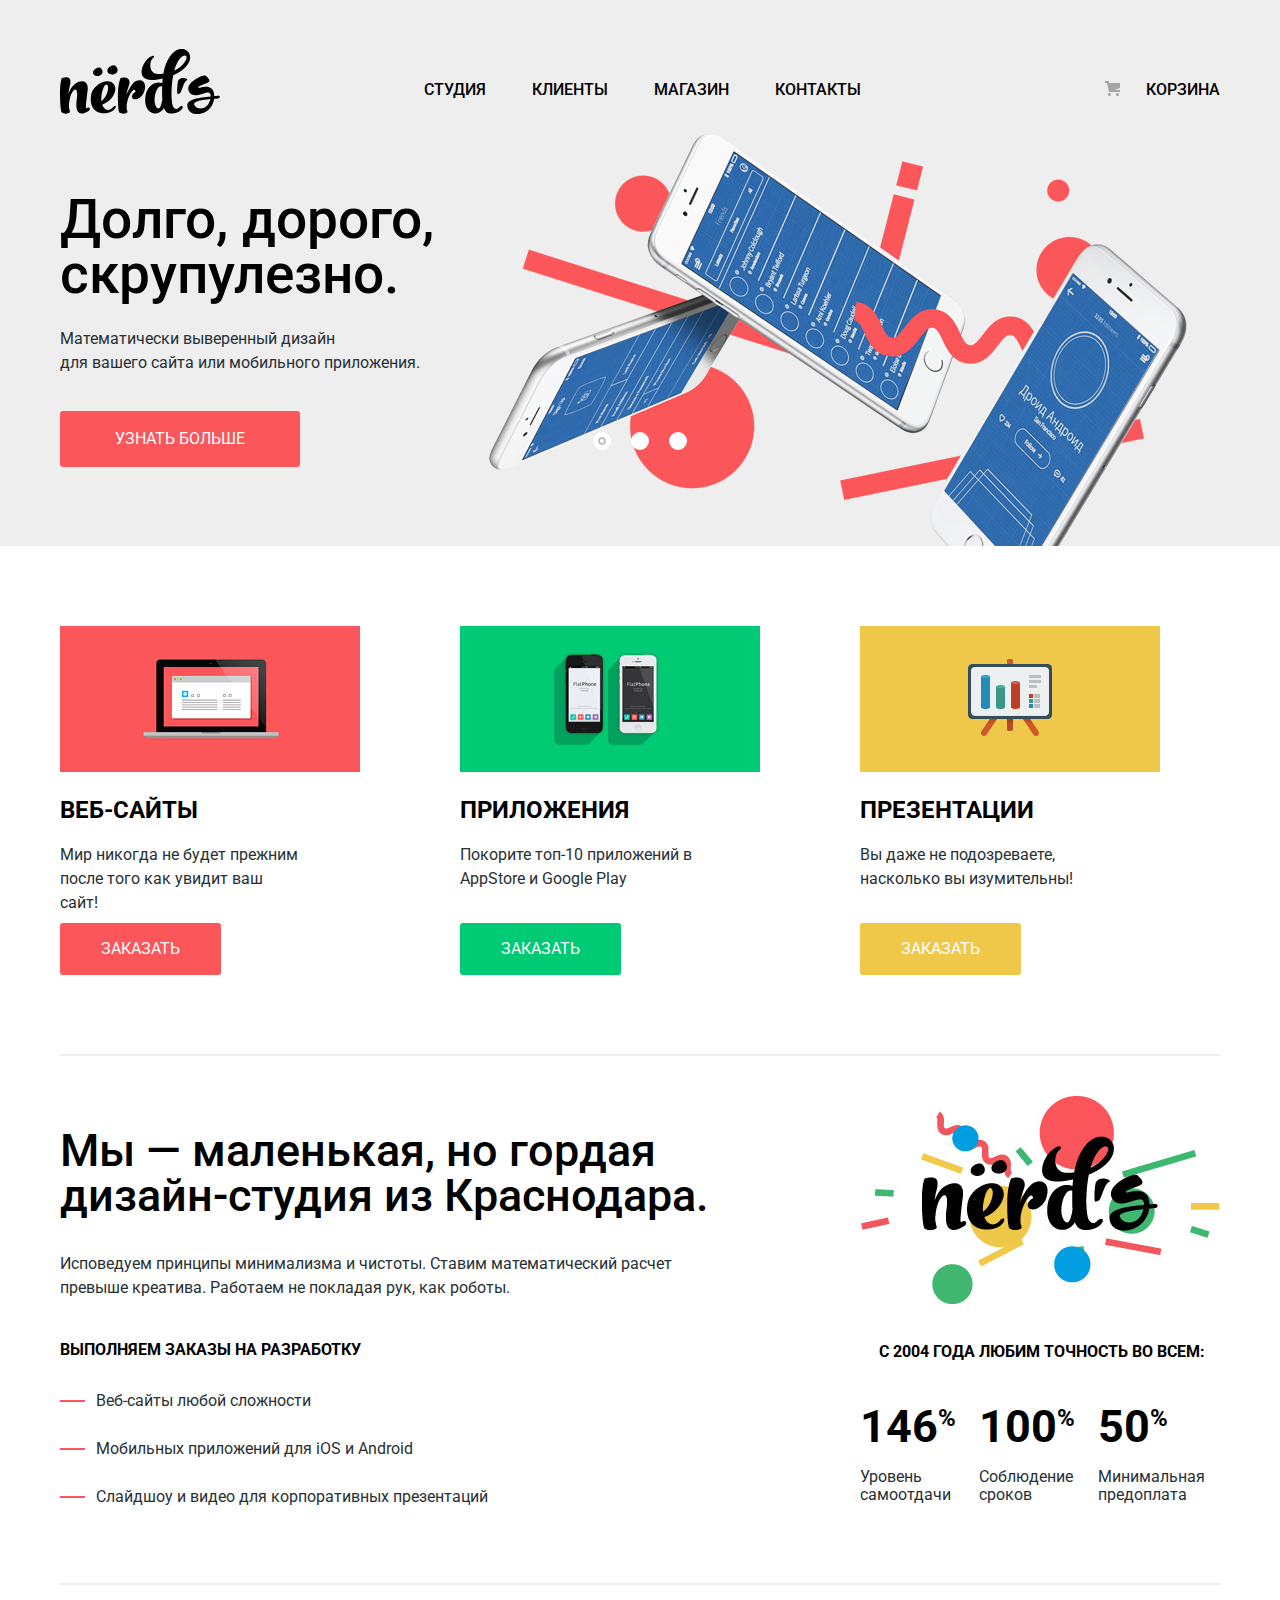
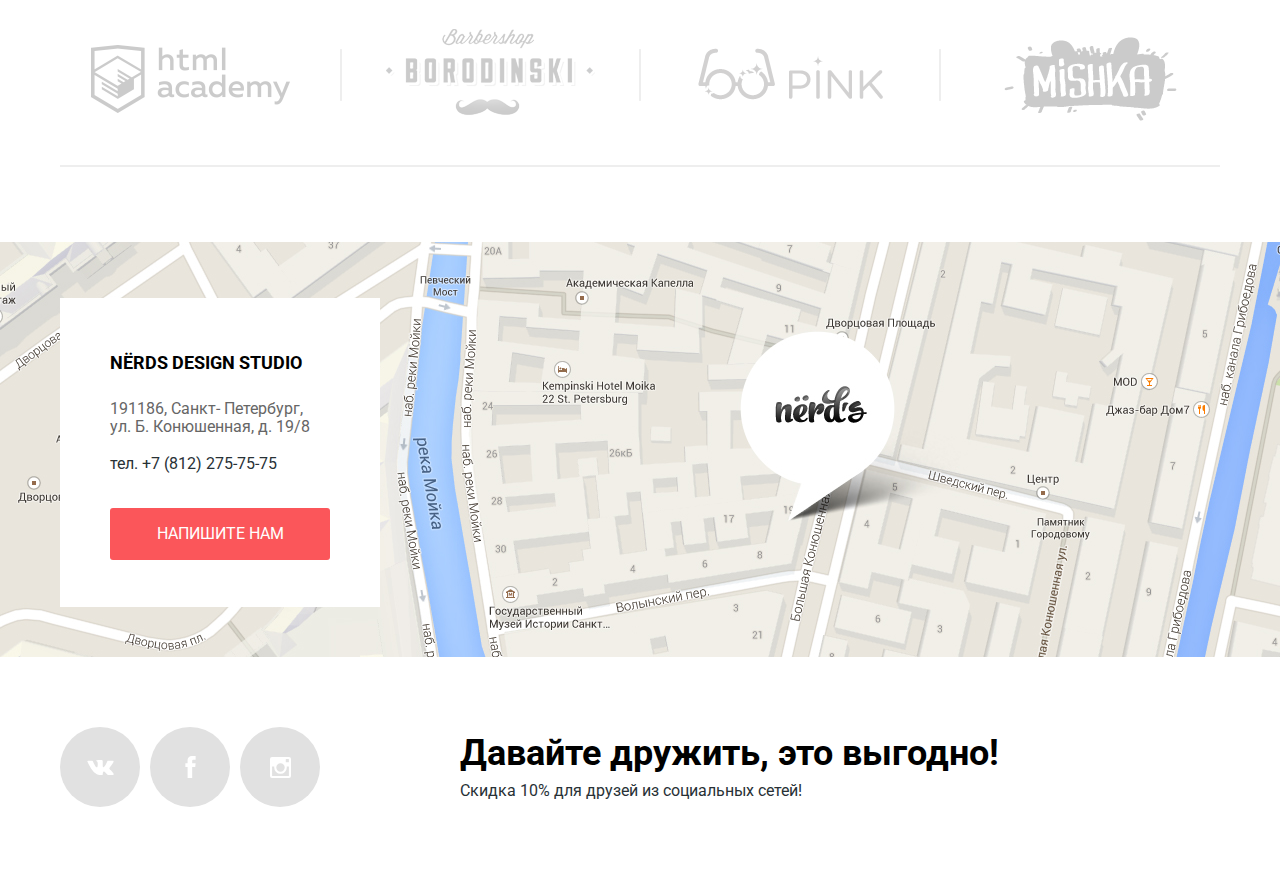
==== commit 53830d2c: "final" ====
--- a/index.html
+++ b/index.html
@@ -6,6 +6,7 @@
 		<link href="https://fonts.googleapis.com/css?family=Roboto:400,500,700&amp;subset=cyrillic" rel="stylesheet">
 		<link href="css/normalize.css" rel="stylesheet">
 		<link href="css/style.css" rel="stylesheet">
+		<!-- <link href="css/outline.css" rel="stylesheet"> -->
 	</head>
 	<body>
 		<header class="main-header">
@@ -17,16 +18,13 @@
 						<li><a href="clients.html">Клиенты</a></li>
 						<li><a href="catalog.html">Магазин</a></li>
 						<li><a href="contacts.html">Контакты</a></li>
+						<!-- <li><a class="current" href="contacts.html">Контакты</a></li> -->
 					</ul>
 					<ul class="user-navigation">
 						<li class="shopping-basket"> <a href="#">Корзина</a></li>
 					</ul>
 				</div>
 			</nav>
-		</header>
-
-		<main class="main-container">
-			<h1 class="visually-hidden">Студия веб-дизайна Nerds</h1>	
 			<section class="slider">
 				<input class="visually-hidden" type="radio" id="btn-1" name="toggle" checked>
 				<input class="visually-hidden" type="radio" id="btn-2" name="toggle">
@@ -39,187 +37,184 @@
 				<div class="slides">
 					<div class="slide">
 						<div class="slide-text">
-							<div class="slide-title">Долго, дорого, скрупулёзно.</div>
+							<div class="slide-title">Долго, дорого,<br>скрупулезно.</div>
 							<p>Математически выверенный дизайн<br>для вашего сайта или мобильного приложения.</p>
-							<a class="button" href="#">Узнать больше</a>
+							<a class="button slider-button" href="#">Узнать больше</a>
 						</div>
 					</div>
 					<div class="slide">
 						<div class="slide-text">
 							<div class="slide-title">Любим математику как никто другой</div>
 							<p>Никакого креатива, только математические формулы<br>для расчета идеальных пропорций.</p>
-							<a class="button" href="#">Узнать больше</a>
+							<a class="button slider-button" href="#">Узнать больше</a>
 						</div>
 					</div>
 					<div class="slide">
 						<div class="slide-text">
 							<div class="slide-title">Только ночь,<br>только хардкор</div>
 							<p>Работать днем, как все? Мы против этого.<br>Ближе к полуночи работа только начинается.</p>
-							<a class="button" href="#">Узнать больше</a>
+							<a class="button slider-button" href="#">Узнать больше</a>
 						</div>
 					</div>
 				</div>
-
 			</section>
+		</header>
+		<main class="main-container">
+			<h1 class="visually-hidden">Студия веб-дизайна Nerds</h1>
 			<section class="we-can-do">
 				<h2 class="visually-hidden">Мы предлагаем</h2>
-				<div class="container">
-					<ul class="offer-list">
-						<li class="offer-item-card">
-								<h3>Веб-сайты</h3>
-								<img src="img/website.jpg" width="300" height="146" alt="Веб-сайты">
-								<p>Мир никогда не будет прежним<br>после того как увидит ваш<br>сайт!</p>
-								<p><a class="button button-order-website" href="#">Заказать</a></p>
+				<ul class="offer-list">
+					<li class="offer-item-card">
+							<h3>Веб-сайты</h3>
+							<img src="img/website.jpg" width="300" height="146" alt="Веб-сайты">
+							<p class="offer-text">Мир никогда не будет прежним после того как увидит ваш сайт!</p>
+							<p class="offer-btn-wrap"><a class="button button-offer btn-offer-web" href="#">Заказать</a></p>
+					</li>
+					<li class="offer-item-card">
+							<h3>Приложения</h3>
+							<img src="img/app.jpg" width="300" height="146" alt="Приложения">
+							<p class="offer-text">Покорите топ-10 приложений в AppStore и Google Play</p>
+							<p class="offer-btn-wrap"><a class="button button-offer btn-offer-app" href="#">Заказать</a></p>
+					</li>
+					<li class="offer-item-card">
+							<h3>Презентации</h3>
+							<img src="img/presentation.jpg" width="300" height="146" alt="Презентации">
+							<p class="offer-text">Вы даже не подозреваете, насколько вы изумительны!</p>
+							<p class="offer-btn-wrap"><a class="button button-offer btn-offer-presentation" href="#">Заказать</a></p>
+					</li>
+				</ul>
+			</section>
+			<div class="about-us-wrapper">
+				<h2 class="visually-hidden">О нас</h2>
+				<section class="about-us">
+					<b>Мы — маленькая, но гордая дизайн-студия из Краснодара.</b>
+					<p>Исповедуем принципы минимализма и чистоты. Ставим математический расчет превыше креатива. Работаем не покладая рук, как роботы.</p>
+					<p class="emphasized">Выполняем заказы на разработку</p>
+					<ul class="about-us-list">
+						<li>Веб-сайты любой сложности</li>
+						<li>Мобильных приложений для iOS и Android</li>
+						<li>Слайдшоу и видео для корпоративных презентаций</li>
+					</ul>
+				</section>
+				<section class="statistics">
+					<h2 class="visually-hidden">Наша статистика</h2>
+					<img src="img/nerds-logo-decoration.jpg" width="360" height="208" alt="logo nerds">
+					<p class="emphasized">С 2004 года любим точность во всем:</p>
+					<ul class="statistic-list">
+						<li>
+							<div class="statistic-item">
+								<span class="statistic-number">146<span class="percent">%</span></span>
+								<p>Уровень самоотдачи</p>
+							</div>
 						</li>
-						
-						<li class="offer-item-card">
-								<h3>Приложения</h3>
-								<img src="img/app.jpg" width="300" height="146" alt="Приложения">
-								<p>Покорите топ-10 приложений в<br>AppStore и GooglePlay</p>
-								<p><a class="button button-order-app" href="#">Заказать</a></p>
+						<li>
+							<div class="statistic-item">
+								<span class="statistic-number">100<span class="percent">%</span></span>
+								<p>Соблюдение сроков</p>
+							</div>
 						</li>
-						<li class="offer-item-card">
-								<h3>Презентации</h3>
-								<img src="img/presentation.jpg" width="300" height="146" alt="Презентации">
-								<p>Вы даже не подозреваете,<br>насколько вы изумительны!</p>
-								<p><a class="button button-order-presentation" href="#">Заказать</a></p>
+						<li>
+							<div class="statistic-item">
+								<span class="statistic-number">50<span class="percent">%</span></span>
+								<p>Минимальная предоплата</p>
+							</div>
 						</li>
 					</ul>
-				</div>
+				</section>
+			</div>
+			<section class="selected-works">
+				<h2 class="visually-hidden">Наши работы</h2>
+				<ul class="selected-works-list">
+					<li class="selected-works-logo">
+						<p><a href="#"><img src="img/logo_htmlacademy.png" width="199" height="68" alt="htmlacademy.ru"></a></p>
+					</li>
+					<li class="selected-works-logo">
+						<p><a href="#"><img src="img/logo_borodinsky.png" width="209" height="90" alt="barbershop.ru"></a></p>
+					</li>
+					<li class="selected-works-logo">
+						<p><a href="#"><img src="img/logo_pink.png" width="185" height="52" alt="pink.ru"></a></p>
+					</li>
+					<li class="selected-works-logo">
+						<p><a href="#"><img src="img/logo_mishka.png" width="173" height="84" alt="mishka.ru"></a></p>
+					</li>
+				</ul>
 			</section>
-			<div class="container">
-				<div class="about-us-wrapper">
-					<h2 class="visually-hidden">О нас</h2>
-					<section class="about-us">
-						<b>Мы — маленькая, но гордая дизайн-студия из Краснодара.</b>
-						<p>Исповедуем принципы минимализма и чистоты. Ставим математический расчет превыше креатива. Работаем не покладая рук, как роботы.</p>
-						<p class="emphasized">Выполняем заказы на разработку</p>
-						<ul class="about-us-list">
-							<li>Веб-сайты любой сложности</li>
-							<li>Мобильных приложений для iOS и Android</li>
-							<li>Слайдшоу и видео для корпоративных презентаций</li>
-						</ul>
-					</section>
-					<section class="statistics">
-						<h2 class="visually-hidden">Наша статистика</h2>
-						<img src="img/nerds-logo-decoration.jpg" width="360" height="208" alt="logo nerds">
-						<p class="emphasized">С 2004 года любим точность во всем:</p>
-						<ul class="statistic-list">
-							<li>
-								<div class="statistic-item">
-									<span class="statistic-number">146<span class="percent">%</span></span>
-									<p>Уровень самооотдачи</p>
-								</div>
-							</li>
-							<li>
-								<div class="statistic-item">
-									<span class="statistic-number">100<span class="percent">%</span></span>
-									<p>Соблюдение сроков</p>
-								</div>
-							</li>
-							<li>
-								<div class="statistic-item">
-									<span class="statistic-number">50<span class="percent">%</span></span>
-									<p>Минимальная предоплата</p>
-								</div>
-							</li>
-						</ul>
-					</section>
-				</div>
-			</div>
-				
-				<section class="selected-works">
-					<h2 class="visually-hidden">Наши работы</h2>
-					<div class="container">
-						<ul class="selected-works-list">
-							<li class="selected-works-logo">
-								<p><a href="#"><img src="img/logo_htmlacademy.png" width="199" height="68" alt="htmlacademy.ru"></a></p>
-							</li>
-							<li class="selected-works-logo">
-								<p><a href="#"><img src="img/logo_borodinsky.png" width="209" height="90" alt="barbershop.ru"></a></p>
-							</li>
-							<li class="selected-works-logo">
-								<p><a href="#"><img src="img/logo_pink.png" width="185" height="52" alt="pink.ru"></a></p>
-							</li>
-							<li class="selected-works-logo">
-								<p><a href="#"><img src="img/logo_mishka.png" width="173" height="84" alt="mishka.ru"></a></p>
-							</li>
-						</ul>
-					</div>
-				</section>			
+			<div class="horizontal-line"></div>
 		</main>
-
 		<footer class="main-footer">
 			<div class="main-footer-wrapper">
 				<div class="contacts-wrapper">
+					<p class="map">
+							<iframe src="https://yandex.ru/map-widget/v1/-/CBaKb0RPWA" width="1440" height="415" frameborder="0"></iframe>
+					<p>
 					<section class="contacts">
 						<h2 class="visually-hidden">Наши контакты</h2>
-						<p class="emphasized">NERDS DESIGN STUDIO</p>
-						<p class="adress">191186, Санкт-Петербург,<br>ул. Б.Конюшенная, д. 19/8</p>
-						<p class="phone">тел. +7(812)275-75-75</p>
-						<button class="button" type="button">Напишите нам</button>	
+						<p class="emphasized">NЁRDS DESIGN STUDIO</p>
+						<p class="adress">191186, Санкт- Петербург, ул. Б. Конюшенная, д. 19/8</p>
+						<p class="phone">тел. +7 (812) 275-75-75</p>
+						<button class="button contacts-button" type="button">Напишите нам</button>	
 					</section>
-				</div>
-				<div class="social-wrapper">
-					<section class="social">
-						<div class="social-list-wrapper">
-							<h2 class="visually-hidden">NERDS в соцсетях</h2>
-							<ul class="social-list">
-									<li><a class="social-button" href="#"><span class="visually-hidden">Вконтакте</span>
-										<svg xmlns="http://www.w3.org/2000/svg" width="27" height="15" viewBox="0 0 26.14 14.91">
-											<path d="M26 13.47l-.09-.17a13.55 13.55 0 0 0-2.6-3q-.87-.83-1.1-1.12A1 1 0 0 1 22 8a10.27 10.27 0 0 1 1.22-1.78l.88-1.16q2.35-3.13 2-4L26 .94a.8.8 0 0 0-.4-.22 2.14 2.14 0 0 0-.87 0h-3.92a.51.51 0 0 0-.27 0h-.3a.6.6 0 0 0-.15.14.93.93 0 0 0-.14.24 22.22 22.22 0 0 1-1.46 3.06q-.5.84-.93 1.46a7 7 0 0 1-.71.91 4.94 4.94 0 0 1-.52.47q-.23.18-.35.15l-.23-.05a.9.9 0 0 1-.31-.33 1.49 1.49 0 0 1-.16-.53v-.55-.65-.57-1.12-1-.75a3.14 3.14 0 0 0 0-.62 2.12 2.12 0 0 0-.14-.44.73.73 0 0 0-.28-.33 1.57 1.57 0 0 0-.46-.18A9 9 0 0 0 12.57 0a8.93 8.93 0 0 0-3.25.33 1.83 1.83 0 0 0-.52.41q-.25.3-.07.33a1.67 1.67 0 0 1 1.16.59l.08.16a2.6 2.6 0 0 1 .19.63 6.32 6.32 0 0 1 .12 1 10.59 10.59 0 0 1 0 1.7q-.07.71-.13 1.1a2.21 2.21 0 0 1-.18.64 2.69 2.69 0 0 1-.16.3l-.07.07a1 1 0 0 1-.37.07.86.86 0 0 1-.46-.19 3.27 3.27 0 0 1-.56-.52 7 7 0 0 1-.66-.93q-.37-.6-.76-1.42l-.22-.39q-.2-.38-.56-1.11t-.62-1.43A.9.9 0 0 0 5.2.9h-.07a.93.93 0 0 0-.22-.16A1.44 1.44 0 0 0 4.6.65L.87.68A1 1 0 0 0 .1.94L0 1a.44.44 0 0 0 0 .22 1.08 1.08 0 0 0 .08.37Q.9 3.53 1.86 5.31t1.66 2.87Q4.23 9.27 5 10.24t1 1.24l.37.41.34.33a8.06 8.06 0 0 0 1 .78 16.34 16.34 0 0 0 1.4.9 7.6 7.6 0 0 0 1.79.72 6.19 6.19 0 0 0 2 .22h1.57a1.08 1.08 0 0 0 .72-.3l.05-.07a.9.9 0 0 0 .1-.25 1.38 1.38 0 0 0 0-.37 4.48 4.48 0 0 1 .09-1.05 2.77 2.77 0 0 1 .23-.71 1.74 1.74 0 0 1 .29-.4 1.19 1.19 0 0 1 .23-.2h.11a.86.86 0 0 1 .77.21 4.52 4.52 0 0 1 .83.79q.39.47.93 1.05a6.41 6.41 0 0 0 1 .87l.27.16a3.31 3.31 0 0 0 .71.3 1.53 1.53 0 0 0 .76.07l3.48-.05a1.58 1.58 0 0 0 .8-.17.68.68 0 0 0 .34-.37 1.06 1.06 0 0 0 0-.46 1.71 1.71 0 0 0-.1-.36z" fill="#fff">
-											</path>
-										</svg>
-									</a>
-								</li>
-								<li><a class="social-button" href="#"><span class="visually-hidden">Facebook</span>
-										<svg xmlns="http://www.w3.org/2000/svg" width="19" height="22" viewBox="0 0 10.15 21.74">
-											<path d="M3.34 1.12A4.77 4.77 0 0 1 6.53 0h3.61v3.81H7.81a1.07 1.07 0 0 0-1.09.83v2.55h3.42c-.08 1.23-.24 2.45-.41 3.67h-3v10.87H2.21V10.86H0V7.21h2.19V3.66a3.83 3.83 0 0 1 1.15-2.54z" fill="#fff">
-											</path>
-										</svg>
-									</a>
-								</li>
-								<li><a class="social-button" href="#"><span class="visually-hidden">Instagram</span>
-										<svg xmlns="http://www.w3.org/2000/svg" width="20" height="20" viewBox="0 0 20 20">
-											<path d="M18 0H2a2 2 0 0 0-2 2v16a2 2 0 0 0 2 2h16a2 2 0 0 0 2-2V2a2 2 0 0 0-2-2zm-8 6a4 4 0 1 1-4 4 4 4 0 0 1 4-4zM2.5 18a.47.47 0 0 1-.5-.5V9h2.1a3.4 3.4 0 0 0-.1 1 6 6 0 1 0 12 0 3.4 3.4 0 0 0-.1-1H18v8.5a.47.47 0 0 1-.5.5zM18 4.5a.47.47 0 0 1-.5.5h-2a.47.47 0 0 1-.5-.5v-2a.47.47 0 0 1 .5-.5h2a.47.47 0 0 1 .5.5z" fill="#fff">
-											</path>
-										</svg>
-									</a>
-								</li>
-							</ul>
-						</div>
-						<div class="lets-be-friends">
-							<b>Давайте дружить, это выгодно!</b>
-							<p>Скидка 10% для друзей из социальных сетей!</p>
-						</div>
-					</section>
-				</div>
+					
+				</div>
+				<section class="social">
+					<div class="social-list-wrapper">
+						<h2 class="visually-hidden">NERDS в соцсетях</h2>
+						<ul class="social-list">
+								<li><a class="social-button" href="#"><span class="visually-hidden">Вконтакте</span>
+									<svg xmlns="http://www.w3.org/2000/svg" width="27" height="15" viewBox="0 0 26.14 14.91">
+										<path d="M26 13.47l-.09-.17a13.55 13.55 0 0 0-2.6-3q-.87-.83-1.1-1.12A1 1 0 0 1 22 8a10.27 10.27 0 0 1 1.22-1.78l.88-1.16q2.35-3.13 2-4L26 .94a.8.8 0 0 0-.4-.22 2.14 2.14 0 0 0-.87 0h-3.92a.51.51 0 0 0-.27 0h-.3a.6.6 0 0 0-.15.14.93.93 0 0 0-.14.24 22.22 22.22 0 0 1-1.46 3.06q-.5.84-.93 1.46a7 7 0 0 1-.71.91 4.94 4.94 0 0 1-.52.47q-.23.18-.35.15l-.23-.05a.9.9 0 0 1-.31-.33 1.49 1.49 0 0 1-.16-.53v-.55-.65-.57-1.12-1-.75a3.14 3.14 0 0 0 0-.62 2.12 2.12 0 0 0-.14-.44.73.73 0 0 0-.28-.33 1.57 1.57 0 0 0-.46-.18A9 9 0 0 0 12.57 0a8.93 8.93 0 0 0-3.25.33 1.83 1.83 0 0 0-.52.41q-.25.3-.07.33a1.67 1.67 0 0 1 1.16.59l.08.16a2.6 2.6 0 0 1 .19.63 6.32 6.32 0 0 1 .12 1 10.59 10.59 0 0 1 0 1.7q-.07.71-.13 1.1a2.21 2.21 0 0 1-.18.64 2.69 2.69 0 0 1-.16.3l-.07.07a1 1 0 0 1-.37.07.86.86 0 0 1-.46-.19 3.27 3.27 0 0 1-.56-.52 7 7 0 0 1-.66-.93q-.37-.6-.76-1.42l-.22-.39q-.2-.38-.56-1.11t-.62-1.43A.9.9 0 0 0 5.2.9h-.07a.93.93 0 0 0-.22-.16A1.44 1.44 0 0 0 4.6.65L.87.68A1 1 0 0 0 .1.94L0 1a.44.44 0 0 0 0 .22 1.08 1.08 0 0 0 .08.37Q.9 3.53 1.86 5.31t1.66 2.87Q4.23 9.27 5 10.24t1 1.24l.37.41.34.33a8.06 8.06 0 0 0 1 .78 16.34 16.34 0 0 0 1.4.9 7.6 7.6 0 0 0 1.79.72 6.19 6.19 0 0 0 2 .22h1.57a1.08 1.08 0 0 0 .72-.3l.05-.07a.9.9 0 0 0 .1-.25 1.38 1.38 0 0 0 0-.37 4.48 4.48 0 0 1 .09-1.05 2.77 2.77 0 0 1 .23-.71 1.74 1.74 0 0 1 .29-.4 1.19 1.19 0 0 1 .23-.2h.11a.86.86 0 0 1 .77.21 4.52 4.52 0 0 1 .83.79q.39.47.93 1.05a6.41 6.41 0 0 0 1 .87l.27.16a3.31 3.31 0 0 0 .71.3 1.53 1.53 0 0 0 .76.07l3.48-.05a1.58 1.58 0 0 0 .8-.17.68.68 0 0 0 .34-.37 1.06 1.06 0 0 0 0-.46 1.71 1.71 0 0 0-.1-.36z" fill="#fff">
+										</path>
+									</svg>
+								</a>
+							</li>
+							<li><a class="social-button" href="#"><span class="visually-hidden">Facebook</span>
+									<svg xmlns="http://www.w3.org/2000/svg" width="19" height="22" viewBox="0 0 10.15 21.74">
+										<path d="M3.34 1.12A4.77 4.77 0 0 1 6.53 0h3.61v3.81H7.81a1.07 1.07 0 0 0-1.09.83v2.55h3.42c-.08 1.23-.24 2.45-.41 3.67h-3v10.87H2.21V10.86H0V7.21h2.19V3.66a3.83 3.83 0 0 1 1.15-2.54z" fill="#fff">
+										</path>
+									</svg>
+								</a>
+							</li>
+							 <li><a class="social-button" href="#"><span class="visually-hidden">Instagram</span>
+									<svg xmlns="http://www.w3.org/2000/svg" width="21" height="21" viewBox="0 0 20 20">
+										<path d="M18 0H2a2 2 0 0 0-2 2v16a2 2 0 0 0 2 2h16a2 2 0 0 0 2-2V2a2 2 0 0 0-2-2zm-8 6a4 4 0 1 1-4 4 4 4 0 0 1 4-4zM2.5 18a.47.47 0 0 1-.5-.5V9h2.1a3.4 3.4 0 0 0-.1 1 6 6 0 1 0 12 0 3.4 3.4 0 0 0-.1-1H18v8.5a.47.47 0 0 1-.5.5zM18 4.5a.47.47 0 0 1-.5.5h-2a.47.47 0 0 1-.5-.5v-2a.47.47 0 0 1 .5-.5h2a.47.47 0 0 1 .5.5z" fill="#fff">
+										</path>
+									</svg>
+								</a>
+							</li>
+						</ul>
+					</div>
+					<div class="lets-be-friends">
+						<b>Давайте дружить, это выгодно!</b>
+						<p>Скидка 10% для друзей из социальных сетей!</p>
+					</div>
+				</section>
 			</div>
 		</footer>
-
-		<section class="modal modal-write-us">
-				<h2>Напишите нам</h2>
-				<form class="modal-write-us-form" method="post" action="https://echo.htmlacademy.ru">
-					<ul class="modal-write-us-form-fields">
-						<li>
-							<label for="modal-write-us-form-name">Ваше имя:</label>
-							<input type="text" id="modal-write-us-form-name" placeholder="Представьтесь, пожалуйста">
-						</li>
-						<li>
-							<label for="modal-write-us-form-email">Ваш e-mail:</label>
-							<input type="text" id="modal-write-us-form-email" placeholder="Для отправки ответа">
-						</li>
-						<li>
-							<label for="modal-write-us-form-text">Текст письма:</label>
-							<textarea id="modal-write-us-form-text" rows="5" cols="50">В свободной форме</textarea>
-						</li>
-					</ul>
-					<button class="button" type="submit">Отправить</button>
-				</form>
-				<button class="modal-close">Закрыть</button>
-			</section>
-
+		<section class="modal modal-write-us">	
+			<h2>Напишите нам</h2>
+			<form class="modal-write-us-form" method="post" action="https://echo.htmlacademy.ru">
+				<div class="modal-write-us-form-fields">
+					<p>
+						<label for="modal-write-us-form-name">Ваше имя:</label>
+						<input type="text" id="modal-write-us-form-name" name="login" placeholder="Представьтесь, пожалуйста">
+					</p>
+					<p>
+						<label for="modal-write-us-form-email">Ваш e-mail:</label>
+						<input type="email" id="modal-write-us-form-email" name="email" placeholder="Для отправки ответа">
+					</p>
+				</div>
+					<p class="modal-textarea">
+						<label for="modal-write-us-form-text">Текст письма:</label>
+						<textarea id="modal-write-us-form-text" rows="5" cols="50" name="textarea">В свободной форме</textarea>
+					</p>
+				
+				<button class="button" type="submit">Отправить</button>
+			</form>
+			<button class="modal-close" type="button">Закрыть</button>
+		</section>
 	</body>
+
+	<script src="js/script.js"></script>
 </html>
 
 
--- a/css/style.css
+++ b/css/style.css
@@ -1,81 +1,32 @@
 html,
 body {
-	margin: 0;
-	padding: 0;
+	min-width: 1200px;
+	min-height: 2475px;
+	
+	margin: 0;
+	padding: 0;
+
 	font-family: "Roboto", Arial, sans-serif;
 	font-size: 16px;
 	line-height: 24px; 
 	font-weight: 400;
 	color: #283136;
-
 }
 
 a {
 	text-decoration: none;
 }
 
-.main-header {
-	background-color: #eeeeee;
-}
-
-
-.main-container {
-    margin-bottom: 80px;
-}
-
-.main-navigation {
-	font-size: 16px;
-	line-height: 30px;
-	font-weight: 500;
-	color: #000000;
-	text-transform: uppercase;
-}
-
-.main-navigation a:hover img {
-	opacity: 0.8;
-}
-
-.main-navigation a:active img {
-	opacity: 0.3;
-}
-
-.site-navigation,
-.user-navigation {
-	margin: 0;
-	padding: 0;
-	list-style: none;
-}
-
-.site-navigation a,
-.user-navigation a {
-	color: #000000;
-}
-
-.site-navigation a:hover,
-.user-navigation a:hover {
-	color: #fb565a;
-}
-
-.site-navigation a:active,
-.user-navigation a:active {
-	color: rgba(0, 0, 0, 0.3);
-}
-
-.site-navigation-current {
-	position: relative;
-}
-
-.site-navigation-current::after {
-	position: absolute;
-	content: "";
-	right: 0px;
-	bottom: -5px;
-	left: 0px;
-  
-	height: 2px;
-  
-	background-color: #fb565a;
-  }
+
+/* Временно для сетки */
+
+/* body {
+	
+	background-image: url("../img/Temp/nerds-index.jpg");
+	background-size: 1440px auto;
+	background-repeat: no-repeat;
+	background-position: center top; 
+} */
 
 .visually-hidden {
 	position: absolute; 
@@ -85,451 +36,249 @@
 	margin: -1px; padding: 0; border: 0;
 }
 
-.button {
-	font: inherit;
-	text-align: center;
-	vertical-align: middle;
-	color: #ffffff;
+.main-header {
+	display: flex;
+	flex-direction: column;
+	align-items: center;
+
+	/* временно отключен */
+	background-color: #eeeeee; 
+}
+
+.main-navigation {
+	display: flex;
+	justify-content: center;
+	width: 100%;
+
+	/* Временно для сетки */
+	/* min-height: 114px; */
+}
+
+.container {
+	display: flex;
+	justify-content: space-between;
+	align-items: flex-start;
+	width: 1200px;
+	box-sizing: border-box;
+	padding: 0 20px;
+	flex-grow: 0;
+	/* Временно для сетки */
+	/* min-height: 114px; */
+}
+
+
+.main-header-logo{
+	margin: 0;
+	margin-top: 49px;
+	padding: 0;
+}
+
+.main-header-logo:hover{
+	opacity: 0.8;
+}
+
+.main-header-logo:active{
+	opacity: 0.3;
+}
+
+
+.main-header-logo img{
+	display: block;
+}
+
+
+.site-navigation {
+	display: flex;
+	flex-wrap: wrap;
+	flex-grow: 1;
+	justify-content: center;
+	margin: 0;
+	margin-top: 78px;
+	padding: 0;
+	padding-left: 4px;
+	min-width: 440px;
+	max-width: 760px;
+}
+
+.site-navigation li {
+	list-style: none;
+	margin: 0 23px;
+}
+
+.site-navigation a {
+	text-transform: uppercase;
+	color: black;
+	font-weight: 500;
+}
+
+
+.user-navigation {
+	display: flex;
+	justify-content: flex-end;
+	margin: 0;
+	margin-top: 78px;
+	padding: 0;
+	width: 160px;
+}
+
+.user-navigation .shopping-basket {
+	list-style: none;
+	position: relative;
+	white-space: pre-wrap;
+}
+
+.shopping-basket::before{
+	content: "";
+	position: absolute;
+	left: -37px;
+	top: 3px;
+	width: 15px;
+	height: 15px; 
+	background-image: url("../img/cart-icon.svg");
+	background-repeat: no-repeat;
+	opacity: 0.3;
+}
+
+.user-navigation a {
+	text-transform: uppercase;
+	color: black;
+	font-weight: 500;
+}
+
+
+.site-navigation a:hover,
+.user-navigation a:hover{
+	color: #fb565a;
+}
+
+.site-navigation a:active,
+.user-navigation a:active{
+	color: rgba(0, 0, 0, 0.3);
+}
+
+.site-navigation .current,
+.user-navigation .current{
+	position: relative;
+}
+
+.site-navigation .current::after,
+.user-navigation .current::after {
+	content: "";
+	position: absolute;
+	display: block;
+	top: 27px;
+	left: 0px;
+	width: 100%;
+	height: 2px;
 	background-color: #fb565a;
-	text-transform: uppercase;
-	border: none;
-	border-radius: 3px;
-}
-
-.button:hover {
-	background: #e74246;
-}
-
-.button:active {
-	background: #d7373b;
-	box-shadow: inset 0px 2px 2px rgba(0, 0, 0, 0.3);
-	color: rgba(255, 255, 255, 0.3);
-	outline: none;
-}
-
-.button-order-app {
-	background: #00ca74;
-}
-
-.button-order-app:hover {
-	background: #00bc6c;
-}
-
-.button-order-app:active {
-	background: #00aa62;
-}
-
-.button-order-presentation {
-	background: #efc84a;
-}
-
-.button-order-presentation:hover {
-	background: #eab534;
-}
-
-.button-order-presentation:active {
-	background: #e5a722;
-}
-
-.we-can-do h3 {
-	font-size: 24px;
-	line-height: 30px;
-	color: #000000;
-}
-
-.offer-list {
-	margin: 0;
-	padding:0;
-	list-style: none;
-}
-
-.about-us b {
-	font-size: 45px;
-	line-height: 45px;
-	font-weight: 500; 
-	color: #000000;
-}
-
-.about-us-list {
-	list-style: none;
-}
-
-.statistic-list {
-	list-style: none;
-	line-height: 18px;
-}
-
-.statistic-number {
-	font-size: 45px;
-	font-weight: 700;
-	color: #000000;
-}
-
-.percent {
-	font-size: 24px;
-	font-weight: 700;
-	color: #000000;
-	vertical-align: super;
-}
-
-.emphasized {
-	text-transform: uppercase;
-	font-weight: 700;
-	color: #000000;
-}
-
-.selected-works-list {
-	margin:0;
-	padding: 0;
-	list-style: none;
-}
-
-.selected-works-list img {
-	opacity: 0.2;
-}
-
-.selected-works-list a:hover img {
-	opacity: 1;
-}
-
-.selected-works-list a:active img {
-	opacity: 0.1;
-}
-
-.social b {
-	font-size: 36px;
-	line-height: 36px;
-	color: #000000;
-}
-
-.social-list {
-	margin: 0;
-	padding: 0;
-	list-style: none;
-}
-
-.social-list a {
-	color: #ffffff;
-	background-color: #e1e1e1;
-}
-
-.social-list a:hover {
-	background-color: #e74246;
-}
-
-.social-list a:active {
-	color: rgba(0, 0, 0, 0.3);
-	background-color: #d7373b;
-}
-
-
-.modal-write-us h2 {
-	font-size: 45px;
-	line-height: 45px;
-	color: #000000;
-
-}
-
-.modal-write-us-form-fields {
-	margin: 0;
-	padding: 0;
-	list-style: none;
-}
-
-.modal-write-us-form-fields label {
-	font-weight: 700;
-}
-
-.modal-write-us-form input,
-.modal-write-us-form textarea {
-	font: inherit;
-	outline: none;
-	font-size: 16px;
-	line-height: 18px;
-	color: #444444;
-	border: 2px solid #d7dcde;
-}
-
-.modal-write-us-form input:hover,
-.modal-write-us-form textarea:hover {
-	border: 2px solid #b4b9bb;
-}
-
-.modal-write-us-form input:focus,
-.modal-write-us-form textarea:focus {
-	border: 2px solid #000000; 
-}
-.catalog_h1{
+}
+
+.user-navigation .current::before {
+	content: "";
+	position: absolute;
+	display: block;
+	top: 27px;
+	left: -40px;
+	width: 40px;
+	height: 2px;
+	background-color: #fb565a;
+}
+
+.slider {
+	display: flex;
+	position: relative;
+	width: 1200px;
+	box-sizing: border-box;
+	padding: 0 20px;
+	flex-grow: 0;
+	height: 432px;
+}
+
+.slide-title {
 	font-size: 55px;
 	line-height: 55px;
 	font-weight: 500;
-	color: #000000;
-	margin-top: 80px;
-}
-
-.filter-form fieldset {
-	border: none;
-}
-
-.filter-form legend {
-	font-size: 18px;
-	font-weight: 700;
-}
-
-.filter-form-cost {
-	margin: 0;
-	padding: 0;
-	list-style: none;
-}
-
-.filter-form-cost input {
+	color: black;
+	margin-top: 78px;
+	max-width: 560px;
+}
+
+.slide-text p {
+	margin-top: 25px;
+}
+
+.button {
+	display: inline-block; 
 	font: inherit;
-	background-color: #eeeeee;
-	border: none;
-}
-
-.filter-form-grid {
-	margin: 0;
-	padding: 0;
-	list-style: none;
-}
-
-.filter-form-grid input:not(:disabled):hover + label {
-	color: #000000;
-}
-
-.filter-form-grid input:disabled + label {
-	opacity: 0.3;
-}
-
-.filter-form-features {
-	margin: 0;
-	padding: 0;
-	list-style: none;
-}
-
-.filter-form-features input:not(:disabled):hover + label {
-	color: #000000;
-}
-
-.filter-form-features input:disabled + label {
-	opacity: 0.3;
-}
-
-.filter-button {
-	font: inherit;
-	font-weight: 500;
-	color: #000000;
+	color: rgba(255, 255, 255, 1);
 	text-transform: uppercase;
-	border: none;
-	background-color: #eeeeee;
+	vertical-align: middle;
+	line-height: 16px;
 	border-radius: 3px;
-}
-
-
-.filter-button:hover {
-	background-color: #dfdfdf;
-}
-
-.filter-button:active {
-	color: rgba(0, 0, 0, 0.3);
-	box-shadow: inset 0px 2px 2px rgba(0, 0, 0, 0.3);
-	outline: none;
-	background-color:#d5d5d5;
-}
-
-.pagination-list {
-	margin: 0;
-	padding:0;
-	list-style: none;
-}
-
-.pagination-item-current .filter-button {
-	background-color: #ffffff;
-	border: 3px solid #dbdbdb;
-	box-sizing: border-box;
-}
-
-.templates-list {
-	margin: 0;
-	padding: 0;
-	list-style: 0;
-}
-
-.templates-list .button:active {
-	color: #ffffff;
-}
-
-
-.display-method ul {
-	margin: 0;
-	padding: 0;
-	list-style: none;
-	font-size: 14px;
-	text-transform: uppercase;
-}
-
-.display-method a {
-	color: rgba(0, 0, 0, 0.3);
-}
-
-.display-method a:hover {
-	color: rgba(0, 0, 0, 0.6);
-}
-
-.display-method a:active {
-	color: rgba(0, 0, 0, 1);
-}
-
-.templates-hover-info {
-	background-color: #eeeeee;
-}
-
-
-/* стили для сетки */
-
-html,
-body {
-	margin: 0;
-	padding: 0; 
-}
-
-body {
-	background-size: 1440px auto;
-	background-position: center top;
-	background-repeat: no-repeat;
-}
-
-.main-header {
-	margin: 0;
-	padding: 0;
-	display: flex;
-	justify-content: space-between;
-}
-
-.main-navigation {
-	margin: 0 auto;
-	padding: 0;
-	display: flex;
-	justify-content: space-between;
-	width: 1440px;
-}
-
-
-
-.container{
-	position: relative;
-	display: flex;
-	justify-content: space-between;
-	align-items: flex-end;
-	width: 1200px;
-	margin: 0 auto;
-	padding: 0;
-}
-
-.container-filter{
-	position: relative;
-	display: flex;
-	justify-content: space-between;
-	align-items: flex-end;
-	width: 1200px;
-	margin: 0 auto;
-	padding: 0;
-}
-
-.main-header-logo {
-	margin: 0 20px;
-	margin-top: auto;
-	padding: 0;
-	line-height: 0px;
-}
-
-.site-navigation-wrapper {
-	margin: 0;
-	padding: 0;
-	display: flex;
-	justify-content: space-between;
-	width: 640px;
-	height: 50px;
 	
 }
 
-.site-navigation {
-	display: flex;
-	flex-wrap: wrap;
-	justify-content: space-between;
-	align-items: flex-end;
-	margin: 0;
-	margin-top: 64px;
-	padding: 0;
-	list-style: none;
-	min-width: 440px;
-	max-width: 640px;
-}
-
-.site-navigation li {
-	margin: 10px 0px;
-}
-
-
-
-.user-navigation {
-	display: flex;
-	flex-wrap: wrap;
-	justify-content: flex-end;
-	margin: 10px 0px;
-	padding: 0;
-	list-style: none;
-	width: 200px;
-}
-
-
-.shopping-basket {
-	position: relative;
-	margin-right: 20px;
-	padding-left: 40px;
-}
-
-.shopping-basket::before{
-	position: absolute;
-	left: 0;
-	top: 25%;
-	width: 15px;
-	height: 15px;
-	content: " ";
-	background-image: url(../img/cart-icon.svg);
-	opacity: 0.3;
-	background-repeat: no-repeat;
-}
-
-
-.slide{
-	position: absolute;
-	left: 50%;
-	margin-left: -600px;
-	width:1200px;
-    height:430px;
-	overflow:hidden;
-	padding: 0;
-}
-
-
-
-
-.slider {
-	position: relative;
-	margin: 0 auto;
-	padding: 0;
-	height: 430px;
+.button:active{
+	box-shadow: inset 0	3px 0 rgba(0, 0, 0, 0.1);
+	background-color: #d7373b;
+	color: rgba(256, 256, 256, 0.3)
+}
+
+.button:hover {
+	background-color: #e74246; 
+}
+
+
+
+
+.slider-button {
+	margin-top: 20px;
+	padding: 20px 55px;
+	background-color: #fb565a; 
+}
+
+.slider-button:hover {
+	background-color: #e74246; 
+}
+
+.slider-button:active {
+	background-color: #d7373b;
+	color: rgba(256, 256, 256, 0.3)
+}
+
+
+.slides {
+	display: flex;
+	flex-grow: 1;	
+}
+
+.slide {
 	width: 100%;
-	background-color: #eeeeee;
-}
-
+	height: 100%;
+}
+
+.slide:nth-child(1){
+	background-image:url(../img/nerds-index-slide1.png);
+    background-repeat:no-repeat;
+	background-position: right 5px  bottom;
+}
+
+.slide:nth-child(2){
+	background-image:url(../img/nerds-index-slide2.png);
+    background-repeat:no-repeat;
+    background-position: right bottom;
+}
+
+.slide:nth-child(3){
+	background-image:url(../img/nerds-index-slide3.png);
+    background-repeat:no-repeat;
+    background-position: right bottom;
+}
 
 .slider-controls {
 	position: absolute;
 	text-align: center;
-	bottom: 95px;
+	bottom: 96px;
 	left: 50%;
 	margin-left: -100px;
 	z-index: 100;
@@ -538,74 +287,27 @@
 	cursor: pointer;
 }
 
-#btn-1:checked ~ .slider-controls label[for="btn-1"],
-#btn-2:checked ~ .slider-controls label[for="btn-2"],
-#btn-3:checked ~ .slider-controls label[for="btn-3"] { 
-    background-image: url(../img/radio-on.svg);
-}
-
-
 .slider-controls label {
 	display: inline-block;
+	vertical-align: top;
 	width: 8px;
 	height: 8px;
 	background: white;
 	border: 5px solid white;
 	border-radius: 50%;
 	margin: 0 8px;
-}
-
-
-
-.slide-text {
-	position: absolute;
-	margin-left: 20px;
-	margin-top: 80px;
-	width:560px;
-    padding:0;
-	color:#283136;
-}
-
-.slide-title {
-	font-size: 55px;
-	line-height: 55px;
-	font-weight: 500;
-	color: #000000;
-	margin-bottom: 25px;
-}
-
-.slide-text p {
-	margin-bottom: 50px;
-}
-
-.slide-text .button {
-	padding: 15px 55px;
-}
-
-.slide:nth-child(1){
-	background-image:url(../img/nerds-index-slide1.png);
-    background-repeat:no-repeat;
-    background-position: right 20px bottom;
-}
-
-.slide:nth-child(2){
-	background-image:url(../img/nerds-index-slide2.png);
-    background-repeat:no-repeat;
-    background-position: right bottom;
-}
-
-.slide:nth-child(3){
-	background-image:url(../img/nerds-index-slide3.png);
-    background-repeat:no-repeat;
-    background-position: right bottom;
-}
-
-
+	cursor: pointer;
+}
+
+#btn-1:checked ~ .slider-controls label[for="btn-1"],
+#btn-2:checked ~ .slider-controls label[for="btn-2"],
+#btn-3:checked ~ .slider-controls label[for="btn-3"] { 
+	background-image: url(../img/radio-on.svg);
+}
 
 .slide {
-    display:none;
-}
-
+	display:none;
+}
 
 #btn-1:checked ~ .slides .slide:nth-child(1) { 
     display: block;
@@ -617,102 +319,147 @@
     display: block;
 }
 
+.main-container {
+	display: flex;
+	flex-direction: column;
+	align-items: center;
+	box-sizing: border-box;
+	/*времменно для сетки*/
+	min-height: 1296px;
+	width: 100%;
+}
 
 .we-can-do {
-	margin: 0;
-	padding: 0;
-}
-
+	display: flex;
+	flex-direction: row;
+	min-height: 508px;
+	width: 1200px;
+	padding: 0 20px;
+	box-sizing: border-box;
+}
 
 .offer-list {
 	display: flex;
+	flex-wrap: wrap;
+	list-style: none;
 	justify-content: flex-start;
-	margin: 0 auto;
+	margin: 0;
+	padding: 0;
+	/* border-bottom: 2px solid #eeeeee; */
+}
+
+.offer-item-card {
+	display: flex;
+	flex-direction: column;
+	width: 300px;
+	margin-right: 100px;
 	margin-top: 80px;
-	padding: 0;
-	max-width: 1160px;
-	list-style: none;
-	border-bottom: 2px solid #f4f4f4; 
-	
-}
-
-.offer-item-card {
-	display: flex;
-	flex-direction: column;
-	position: relative;
-	max-width: 300px;
-	height: 350px; 
-	margin-right: 100px;
-	margin-bottom: 80px;
-
+}
+
+.offer-item-card:nth-child(3n) {
+	margin-right: 0px;
 }
 
 .offer-item-card img {
 	order: -1;
 }
 
-.offer-item-card h3 {
+.offer-item-card h3{
+	margin: 0;
+	margin-top: 25px;
+	padding: 0;
 	text-transform: uppercase;
-	margin: 0;
-	margin-top: 25px;
-	margin-bottom: 18px;
+	color: black;
+	font-size: 24px;
+	font-weight: 700;
+	line-height: 26px;
 }
 
 .offer-item-card p {
 	margin: 0;
-}
-
-.offer-item-card .button {
-	position: absolute;
-	bottom: 0;
-	width: 160px;
-	height: 50px;
-	line-height: 50px;
+	padding: 0;	
+}
+
+.offer-item-card .offer-text {
+	margin-top: 20px;
+	width: 240px;
+	min-height: 75px;
+}
+
+.button-offer {
+	margin-top: 5px;
+	padding: 18px 41px;
+}
+
+.btn-offer-web{
+	background-color: #fb565a;
+}
+
+.btn-offer-app{
+	background-color: #00ca74;
+}
+
+.btn-offer-app:hover{
+	background-color: #00bc6c;
+}
+
+.btn-offer-app:active{
+	background-color: #00aa62;
+}
+
+.btn-offer-presentation{
+	background-color: #efc84a;
+}
+
+.btn-offer-presentation:hover{
+	background-color: #eab534;
+}
+
+.btn-offer-presentation:active{
+	background-color: #e5a722;
 }
 
 .about-us-wrapper {
 	display: flex;
 	justify-content: space-between;
 	width: 1160px;
+	/* min-height: 520px; */
 	margin: 0 auto;
-	border-bottom: 2px solid #f4f4f4;
-}
-
+	border-top: 2px solid #eeeeee;
+	border-bottom: 2px solid #eeeeee;
+}
 
 .about-us {
 	display: flex;
 	flex-direction: column;
 	padding: 0;
 	width: 650px;
-	margin-top: 70px;
-	margin-bottom: 45px;
+	margin-top: 72px;
+	margin-bottom: 50px;
 	list-style: none;
 }
 
-.about-us b{
-	margin: 0;
-	padding: 0;
-	margin-bottom: 20px;
-}
-
-.about-us .emphasized{
-	margin: 0;
-	padding: 0;
-	margin-top: 22px;
-	margin-bottom: 25px;
+.about-us b {
+	margin: 0;
+	padding: 0;
+	margin-bottom: 18px;
+	font-size: 45px;
+	line-height: 45px;
+	font-weight: 500; 
+	color: #000000;
 }
 
 .about-us-list {
-	margin: 0;
-	padding: 0;
-	
+	list-style: none;
+	margin: 0;
+	padding: 0;
+	margin-top: 2px;
 }
 
 .about-us-list li {
 	position: relative;
 	margin-bottom: 24px;
 	margin-left: 36px;
-	
 }
 
 .about-us-list li:before {
@@ -724,7 +471,16 @@
 	background-repeat: no-repeat;
 	left:-36px;
 	top: 45%;
-	
+}
+
+.about-us .emphasized{
+	margin: 0;
+	padding: 0;
+	margin-top: 22px;
+	margin-bottom: 25px;
+	text-transform: uppercase;
+	font-weight: 700;
+	color: #000000;
 }
 
 .statistics {
@@ -735,11 +491,14 @@
 	margin-top: 40px;
 }
 
-
 .statistics .emphasized {
 	margin: 0;
 	padding: 0;
-	margin-top: 35px;
+	margin-top: 36px;
+	padding-left: 4px;
+	text-transform: uppercase;
+	font-weight: 700;
+	color: #000000;
 }
 
 .statistic-list {
@@ -750,7 +509,20 @@
 	list-style: none;
 	margin-top: 40px;
 	width: 360px;
-
+	line-height: 18px;
+}
+
+.statistic-number {
+	font-size: 45px;
+	font-weight: 700;
+	color: #000000;
+}
+
+.percent {
+	font-size: 24px;
+	font-weight: 700;
+	color: #000000;
+	vertical-align: super;
 }
 
 .statistic-list li {
@@ -763,17 +535,19 @@
 
 }
 
-
 .statistic-item p {
 	margin: 0;
 	padding: 0;
-	margin-top: 20px;
-}
+	margin-top: 22px;
+}
+
+
+
+
 
 .selected-works {
-	display: flex;
-}
-
+	display: flex;	
+}
 
 
 .selected-works-list {
@@ -781,11 +555,12 @@
 	padding: 0;
 	list-style: none;
 	display: flex;
+	flex-wrap: wrap;
 	width: 1200px;
-	height: 180px;
+	min-height: 180px;
 	justify-content: space-between;
 	align-items: center;
-	border-bottom: 2px solid #f4f4f4;
+	/* border-bottom: 2px solid #eeeeee; */
 	background-image: 
 		url(../img/div.png),
 		url(../img/div.png),
@@ -800,208 +575,676 @@
 		75% center;	
 }
 
+
+
 .selected-works-logo {
 	margin: 0;
-	margin-top: 20px;
+	margin-top: 15px;
 	padding: 0;
 	list-style: none;
 	display: flex;
 	width: 25%;
 	justify-content: center;
+}
+
+.selected-works-logo:nth-child(2) {
+	position: relative;
+	top: -5px;
+}
+
+.selected-works-logo:nth-child(2) {
+	position: relative;
+	/* top: -5px; */
+}
+
+.selected-works-logo:nth-child(3) {
+	position: relative;
+	top: -5px;
+}
+
+.selected-works-list img {
+	opacity: 0.2;
+}
+
+.selected-works-list a:hover img {
+	opacity: 1;
+}
+
+.selected-works-list a:active img {
+	opacity: 0.1;
+}
+
+.horizontal-line {
+	display: block;
+	width: 1160px;
+	height: 2px;
+	background-color: #eeeeee;
+	margin: 0 auto;
+}
+
+.main-footer {
+	display: flex;
+	justify-content: center;
+	overflow-x: hidden;
+}
+
+.main-footer-wrapper {
+	display: flex;
+	flex-direction: column;
 	align-items: center;
-}
-
-.main-footer {
-	margin: 0;
-	padding: 0;
-	display: flex;
-	height: 715px;
-}
-
-.main-footer-wrapper {
-	margin: 0 auto;
-	padding: 0;
-	display: flex;
-	flex-direction: column;
-	justify-content: flex-start;
+	flex-grow: 0;
 	width: 1440px;
 	height: 650px;
 }
 
 .contacts-wrapper {
-	margin: 0;
-	padding: 0;
-	display: flex;
+	display: block;
+	position: relative;
+	height: 415px;
 	width: 1440px;
+	/* background-color: #e6e5e1;
+	background-image: url("../img/map.jpg");
+	background-repeat: no-repeat;
+	background-size: 100%; */
+	/* opacity: 0.5; */
+	/* transform-origin: center; */
+}
+
+.map {
+	margin: 0;
+	padding: 0;
+	position: absolute;
+	top: 0;
+	left: 0;
 	height: 415px;
-	background-image: url(../img/map.jpg);
+	width: 1440px;
+
+	background-color: #e6e5e1;
+	background-image: url("../img/map.jpg");
 	background-repeat: no-repeat;
 	background-size: 100%;
-
+}
+
+.map iframe {
+	margin: 0;
+	padding: 0;
+	height: 415px;
+	width: 1440px;
+	/* display: none; */
 }
 
 .contacts {
-	margin: auto 0;
+	position: absolute;
+	display: flex;
+	flex-direction: column;
+	z-index: 10;
+	width: 220px;
+	min-height: 210px;
+	padding: 50px 50px 47px 50px;
 	margin-left: 140px;
-	padding: 0;
-	width: 320px;
-	height: 310px;
-	display: flex;
-	flex-direction: column;
+	margin-top: 40px;
+	margin-bottom: 55px;
+	background-color: white;
+	/* outline: 1px dashed red; */
+}
+
+.contacts .emphasized {
+	margin: 0;
+	margin-bottom: 22px;
+	padding: 0;
+	font-size: 18px;
+	line-height: 30px;
+	font-weight: bold;
+	color: black;
+} 
+
+.contacts .adress {
+	margin: 0;
+	padding: 0;
+	line-height: 18px;
+	color: #666666;
+	width: 210px;
+}
+
+.contacts-button {
+	margin-top: 16px;
+	padding: 18px 0px;
+	background-color: #fb565a;
+	border: none;
+	min-width: 219px;
+}
+
+.social {
+	display: flex;
 	justify-content: flex-start;
-	background-color: #FFFFFF;
-
-}
-
-.contacts .emphasized {
-	margin: 0 auto;
-	padding: 0;
-	width: 220px;
-	margin-top: 55px;
-	font-size: 18px;
+	margin-top: 70px;
+	width: 100%;
+	min-height: 80px;
+}
+
+.social-list-wrapper {
+	display: block;
+	width: 260px;
+	margin-left: 140px;
+	margin-right: 140px;
+}
+
+.lets-be-friends b{
+	display: block;
+	font-size: 36px;
+	line-height: 36px;
+	color: black;
+	margin-top: 8px;
+
+}
+
+.lets-be-friends p {
+	margin: 0;
+	margin-top: 8px;
 	
-
-}
-
-.contacts .adress {
-	margin: 0 auto;
-	padding: 0;
-	width: 220px;
-	line-height: 18px;
-	margin-top: 28px;
-	
-}
-
-.contacts .phone {
-	margin: 0 auto;
-	padding: 0;
-	width: 220px;
-	margin-top: 14px;
-	
-}
-
-.contacts .button {
-	margin: 0 auto;
-	padding: 0;
-	width: 220px;
-	height: 50px;
-	margin-top: 36px;
-	
-}
-
-
-.social-wrapper {
-	margin: 0 auto;
-	padding: 0;
-	width: 1160px;
-	height: 200px;	
-
-}
-
-.social {
-	margin: 0;
-	padding: 0;
+	padding: 0;
+
+}
+
+.social-list {
 	display: flex;
 	justify-content: space-between;
-	margin-top: 70px;
-}
-
-
-.social-list-wrapper {
-	margin: 0;
-	padding: 0;
-	display: flex;
-	width: 260px;
-}
-
-.social-list {
-	display: flex;
-	justify-content: space-between;
-	width: 260px;
-}
-
-.social-button {
-	position: relative;
+	list-style: none;
+	margin: 0;
+	padding: 0;
+
+}
+
+
+.social-list a {
 	display: flex;
 	justify-content: center;
 	align-items: center;
 	width: 80px;
 	height: 80px;
 	border-radius: 50%;
-}
-
-
-
-.lets-be-friends {
+	background-color: #e1e1e1;
+}
+
+
+.social-list a:hover {
+		background-color: #e74246;
+}
+
+.social-list a:active {
+	box-shadow: inset 0 3px 0 rgba(0, 0, 0, 0.1);
+	background-color: #d7373b;
+}
+
+a:active path {
+	opacity: 0.3;
+}
+
+
+
+/* .social-button {
+	display: flex;
+	align-items: center;
+	margin: 0;
+	padding: 0;
+} */
+
+.modal {
+	position: fixed;
+	z-index: 199;
+	display: none;
+}
+
+.modal-write-us {
+	bottom: 180px;
+	left: 50%;
+	margin-left: -480px;
+	width: 960px;
+	box-sizing: border-box;
+
+	/* временно */
+	height: 590px;
+	
+	
+	padding: 76px 100px;
+	background-color: white;
+	/* background-image: url("../img/temp/write us.jpg"); */
+	box-shadow: 0 20px 40px rgba(0, 1, 1, 0.75);
+}
+
+.modal-close {	
+	position: absolute;
+	margin: 0;
+	padding: 0;
+
+	top: 78px;
+	right: 90px;
+
+	width: 21px;
+	height: 21px;
+  
+	font-size: 0;
+  
+	border: 0;
+	cursor: pointer;
+	background-color: white;
+	opacity: 0.3;
+  }
+
+  .modal-close::before,
+  .modal-close::after {
+	content: "";
+	position: absolute;
+	top: 40%;
+	left: -10%;
+	padding: 0;
+	margin: 0;
+	width: 27px;
+	height: 5px;
+  
+	background-color: #fb565a;
+  }
+
+  
+  .modal-close::before {
+	transform: rotate(-45deg);
+  }
+  
+  .modal-close::after {
+	transform: rotate(45deg);
+  }
+
+  .modal-close:hover,
+  .modal-close:focus{
+	  opacity: 1;
+  }
+
+  .modal-close:active{
+	  opacity: 0.1;
+  }
+
+.modal-write-us-form {
+	margin: 0;
+	padding: 0;
+}
+
+  .modal-write-us h2 {
+	  margin: 0;
+	  padding: 0;
+	  margin-bottom: 50px;
+	  font-size: 45px;
+	  font-weight: 500;
+	  color: black;
+  }
+
+  .modal-write-us-form-fields{
+	display: flex;
+	justify-content: space-between;
+	margin: 0;
+	padding: 0;
+	list-style: none;
+}
+
+.modal-write-us-form-fields p{
 	margin: 0;
 	padding: 0;
 	display: flex;
 	flex-direction: column;
-	width: 760px;
-	margin-top: 5px;
-}
-
-.lets-be-friends p {
-	margin: 0;
-	padding: 0;
-	margin-top: 10px;
-}
-
-.social-item {
-	display: flex;
-	width: 80px;
-	height: 80px;
-}
-
-
-
-body.inner-page {
+}
+
+  .modal-write-us-form-fields label,
+  .modal-textarea label {
+	margin: 0;
+	padding: 0;
+	margin-bottom: 5px;
+	font-weight: 700;
+	color: black;
+  }
+
+  .modal-write-us-form-fields input[type="text"],
+  .modal-write-us-form-fields input[type="email"]{
+	margin: 0;
+	padding: 0;  
+	width: 360px;
+	height: 50px;
+	box-sizing: border-box;
+	padding: 15px;
+	border: 2px solid #d7dcde;
+	font-family: "Roboto", Arial, sans-serif;
+	font-size: 16px;
+	line-height: 24px; 
+	color: rgba(68, 68, 68, 1);
+  }
+
+  .modal ::-webkit-input-placeholder {color: rgba(68, 68, 68, 0.5);}
+  .modal ::-moz-placeholder          {color: rgba(68, 68, 68, 0.5);}/* Firefox 19+ */
+  .modal :-moz-placeholder           {color: rgba(68, 68, 68, 0.5);}/* Firefox 18- */
+  .modal :-ms-input-placeholder      {color: rgba(68, 68, 68, 0.5);}
+
+
+  /* input[type="text"]:invalid,
+  input[type="email"]:invalid{
+	  color: #e74246;
+	  border: 2px solid #e74246;
+  } */
+
+
+  .modal-textarea {
+	  display: flex;
+	  flex-direction: column;
+	  margin-top: 33px;
+  }
+
+  .modal-textarea textarea {
+	resize: none;
+	height: 117px;
+	box-sizing: border-box;
+	padding: 15px;
+	font-family: "Roboto", Arial, sans-serif;
+	font-size: 16px;
+	line-height: 24px; 
+	color: rgba(68, 68, 68, 1);
+	border: 2px solid #d7dcde;
+	margin-bottom: 32px;
+  }
+
+
+
+  .modal-write-us-form .button {
+	  border: none;
+	  padding: 17px 84px;
+	  background-color: #fb565a;
+  }
+
+.modal input[type="text"]:focus,
+.modal input[type="email"]:focus,
+.modal textarea:focus {
+	outline: none;
+	border: 2px solid black;
+}
+
+.modal input[type="text"]:hover,
+.modal input[type="email"]:hover,
+.modal textarea:hover {
+	outline: none;
+	border: 2px solid #b4b9bb;
+}
+
+
+
+  .modal-show {
+	display: block;
+	animation: bounce 0.6s;
+  }
+
+  .modal-error {
+	animation: shake 0.6s;
+  }
+
+  @keyframes bounce {
+	0% {
+	  transform: translateY(-2000px);
+	}
+  
+	70% {
+	  transform: translateY(30px);
+	}
+  
+	90% {
+	  transform: translateY(-10px);
+	}
+  
+	100% {
+	  transform: translateY(0);
+	}
+  }
+
+  @keyframes shake {
+	0%,
+	100% {
+	  transform: translateX(0);
+	}
+  
+	10%,
+	30%,
+	50%,
+	70%,
+	90% {
+	  transform: translateX(-10px);
+	}
+  
+	20%,
+	40%,
+	60%,
+	80% {
+	  transform: translateX(10px);
+	}
+  }
+
+
+
+/*временно для сетки*/
+
+  /* body.inner-page {
+	background-image: url("../img/Temp/nerds-catalog.jpg");
 	background-size: 1440px auto;
-	background-position: center top;
 	background-repeat: no-repeat;
-	/* background-image: url("../img/temp/nerds-catalog.jpg"); */
+	background-position: center top; 
+  } */
+
+/*________________________*/
+
+
+
+main.inner-page {
+display: flex;
+flex-direction: column;
+align-items: center;
+/*временно для сетки*/
+	height: 2458px;
+	/* outline: 1px dashed red; */
+/*________________________*/
+
 }
 
 .page-caption {
-	margin: 0;
-	padding: 0;
-	display: block;
+	display: flex;
+	justify-content: center;
 	width: 100%;
-	height: 240px;
-	border: 1px solid transparent;
-	text-align: center;
+	/* height: 241px; */
 	background-color: #eeeeee;
-}
-
-
-.filter-wrapper {
-	margin: 0;
-	padding: 0;
-	display: flex;
-	width: 100%;
-	height: 2216px;
-}
+
+	/*временно для сетки*/
+	/* outline: 1px dashed green; */
+/*________________________*/
+
+}
+
+.catalog_h1 {
+	margin: 0;
+	margin-top: 92px;
+	margin-bottom: 123px;
+	font-size: 55px;
+	font-weight: 500;
+	color: black;
+}
+
+.container-filter {
+display: flex;
+justify-content: space-between;
+margin-top: 60px;
+padding-left: 20px;
+padding-right: 20px;
+box-sizing: border-box;
+/*временно для сетки*/
+width: 1200px;
+height: 2100px;
+/* outline: 1px dashed purple; */
+/*________________________*/
+
+}
+
+
+.filter {
+
+/*временно для сетки*/
+width: 260px;
+height: 775px;
+/* outline: 1px dashed cyan; */
+/*________________________*/
+}
+
 
 
 .range-caption {
 	position: relative;
 	left: 2px;
 	top: 1px;
-	margin-bottom: 50px;
-	font-family: Roboto;
+	margin-bottom: 48px;
+	font-family: "Roboto", Arial, sans-serif;
 	font-size: 18px;
 	font-weight: bold;
 	text-transform: uppercase;
 }
 
-.filter fieldset {
+.range-filter {
+	width: 260px;
+  }
+  
+  .range-controls {
+	position: relative;
+	height: 41px;
+	padding-top: 43px;
+	padding-right: 20px;
+	padding-left: 20px;
+	margin-bottom: 15px;
+	border-radius: 5px;
+	background: #f1f1f1;
+  }
+  
+  .range-controls .scale {
+	height: 2px;
+	background: #d7dcde;
+  }
+  
+  .range-controls .bar {
+	width: 70%;
+	height: 2px;
+	background: #00ca74;
+  }
+  
+  .range-controls .toggle {
+	position: absolute;
+	top: 34px;
+	left: 0px;
+	width: 4px;
+	height: 4px;
+	cursor: pointer;
+	border: 8px solid #fff;
+	border-radius: 50%;
+	background: #ababab;
+	box-shadow: 0 2px 1px 0 #cfcfcf;
+  }
+  
+  .range-controls .toggle-min {
+	left: 50px;
+  }
+  
+  .range-controls .toggle-max {
+	left: 120px;
+  }
+  
+  .price-controls {
+	font-size: 0;
+  }
+  
+  .price-controls label {
+	font-size: 16px;
+	display: inline-block;
+	vertical-align: top; 
+	width: 50%;
+  }
+  
+  .max-price {
+	position: relative;
+	left: 2px;
+	text-align: right;
+  }
+  
+  .min-price,
+  .max-price {
+	  text-transform: uppercase;
+  }
+
+  .price-controls input {
+	font-family: 'Roboto', 'Arial', sans-serif;
+	font-size: 16px;
+	width: 60px;
+	margin-left: 10px;
+	padding: 8px 10px;
+	text-align: center;
+	color: #283136;
 	border: none;
-	margin: 0;
-	padding: 0;
-}
-
-.filter .grid {
+	border-radius: 5px;
+	background: #f1f1f1;
+  }
+
+
+  fieldset {
+	border: none;
+	margin: 0;
+	padding: 0;
+}
+
+
+  .filter .grid {
 	margin-top: 60px;
+}
+
+.grid legend {
+	text-transform: uppercase;
+	font-family: "Roboto", Arial, sans-serif;
+	font-size: 18px;
+	font-weight: bold;
+
+}
+
+  .radio-catalog {
+	position: relative;
+	padding-left: 35px;
+	cursor: pointer;
+}
+
+.radio-catalog:hover,
+.radio-catalog:focus {
+	color: black;
+}
+
+.radio-catalog:hover .radio-indicator::before,
+.radio-catalog:focus .radio-indicator::before {
+	opacity: 1;
+}
+
+.radio-indicator::before {
+	content:"";
+	position: absolute;
+	left: 0;
+	width: 25px;
+	height: 25px;
+	background-image: url(../img/radio-off-catalog.svg);
+	opacity: 0.4;
+}
+
+input[type="radio"]:checked + .radio-indicator::before {
+	background-image: url(../img/radio-on-catalog.svg);
+}
+
+input[type="radio"]:disabled + .radio-indicator {
+	color: rgba(40, 49, 54, 0.3)
+}
+
+input[type="radio"]:disabled + .radio-indicator::before {
+	opacity: 0.1;
 }
 
 .filter .features {
@@ -1010,54 +1253,98 @@
 
 .features legend {
 	text-transform: uppercase;
-	font-family: Roboto;
+	font-family: "Roboto", Arial, sans-serif;
 	font-size: 18px;
 	font-weight: bold;
 }
 
-.grid legend {
-	text-transform: uppercase;
-	font-family: Roboto;
-	font-size: 18px;
-	font-weight: bold;
-
-}
-
-.filter-option {
-	display: block;
-	margin-left: 35px;
-	margin-bottom: 15px;
-
-}
-
-.filter legend {
-	text-transform: uppercase;
-}
-
-
-
-.filter {
-	height: 775px;
-	width: 260px;
-	margin-left: 20px;
-	margin-top: 55px;
-}
+.checkbox-catalog {
+	position: relative;
+	padding-left: 35px;
+	cursor: pointer;
+}
+
+.checkbox-catalog:hover,
+.checkbox-catalog:focus {
+	color: black;
+}
+
+.checkbox-catalog:hover .checkbox-indicator::before,
+.checkbox-catalog:focus .checkbox-indicator::before {
+	opacity: 1;
+}
+
+.checkbox-indicator::before {
+	content: "";
+	position: absolute;
+	left: 0px;
+	width: 22px;
+	height: 22px;
+	background-image: url(../img/checkbox-off.svg);
+	opacity: 0.4;
+}
+
+input[type="checkbox"]:checked + .checkbox-indicator::before {
+	content: "";
+	position: absolute;
+	left: 0px;
+	width: 25px;
+	height: 25px;
+	background-image: url(../img/checkbox-on.svg);
+	background-repeat: no-repeat;
+	opacity: 0.4;
+}
+
+
+
+
+
+
+  .filter-button {
+	  display: block;
+	  font: inherit;
+	  font-weight: 500;
+	  background-color: #eeeeee;
+	  border: none;
+	  color: black;
+	  margin-top: 25px;
+	  padding: 15px 88px;
+  }
+
+  .filter-button:hover {
+	background-color: #dfdfdf;
+}
+
+.filter-button:active {
+	background-color: #d5d5d5;
+	color: rgba(0, 0, 0, 0.3);
+}
+
+.articles-wrapper {
+	/*временно для сетки*/
+	width: 760px;
+	height: 1990px;
+	/* outline: 1px dashed cyan; */
+	/*________________________*/
+}
+
 
 .articles-wrapper {
 	height: 2100px;
 	width: 760px;
 	margin-left: auto;
-	margin-right: 20px;
-	margin-top: 50px;
+	/* margin-right: 20px; */
+	/* margin-top: 50px; */
 }
 
 .sort{
 	display: flex;
 	height: 20px;
 	width: 760px;
-	margin-left: auto;
-	margin-right: 20px;
-	align-items: bottom;
+	justify-content: space-between;
+	/* margin-left: auto; */
+	/* margin-right: 20px; */
+	align-items: center;
 	/* border: 1px dashed green; */
 }
 
@@ -1066,8 +1353,8 @@
 	padding: 0;
 	position: relative;
 	left: -2px;
-	margin-top: 2px;
-	font-family: Roboto;
+	top: -2px;
+	font-family: "Roboto", Arial, sans-serif;
 	font-size: 18px;
 	font-weight: bold;
 }
@@ -1076,7 +1363,7 @@
 	margin: 0;
 	padding: 0;
 	width: 360px;
-	margin-right: 40px;
+	/* margin-right: 40px; */
 	text-transform: uppercase;
 	font-weight: 700;
 }
@@ -1110,8 +1397,10 @@
 	color: rgba(0, 0, 0, 0.6);
 }
 
-.sort-wrapper-2 a:active {
+.sort-wrapper-2 a:active,
+.sort-wrapper-2 .active{
 	color: rgba(0, 0, 0, 1);
+	opacity: 1;
 }
 
 .sort-wrapper-2 .up,
@@ -1161,10 +1450,10 @@
 	opacity: 0.6;
 }
 
-.sort-wrapper-2 .down:active::after {
+.sort-wrapper-2 .down:active::after,
+.sort-wrapper-2 .active::after {
 		opacity: 1;
 }
-
 
 
 
@@ -1175,11 +1464,13 @@
 	display: flex;
 	flex-wrap: wrap;
 	justify-content: space-between;
-	height: 1915px;
+	align-items: flex-start;
+	/* height: 1915px; */
 	width: 760px;
 	margin-left: auto;
 	margin-right: 20px;
-	margin-top: 55px;
+	margin-top: 50px;
+	/* outline: 1px dashed red; */
 	
 }
 
@@ -1190,8 +1481,8 @@
 	list-style: none;
 	width: 360px;
 	height: 616px;
-	margin-bottom: 30px;
-	/* border: 1px dashed green; */
+	margin-bottom: 35px;
+	/* outline: 1px dashed green; */
 }
 
 .article-item p {
@@ -1199,13 +1490,28 @@
 	padding: 0;
 }
 
+.article-item img {
+	display: block;
+	margin: 0;
+	padding: 0;
+}
+
 .article-item .img {
 	display: block;
-	overflow: hidden;
-	position: absolute;
-	top: 30px;
-	/* height: 576px; */
-
+}
+
+.article-item .button {
+	background-color: #fb565a;
+}
+
+.article-item .button:hover {
+	background-color: #e74246;
+}
+
+
+.article-item .button:active {
+	color: white;
+	background-color: #d7373b;
 }
 
 
@@ -1216,13 +1522,14 @@
 	width: 360px;
 	height: 230px;
 	text-align: center;
+	background-color: #eeeeee;
 	/* border: 1px dashed red; */
 }
 
 
 .templates-hover-info b {
 	display: block;
-	margin-top: 40px;
+	margin-top: 34px;
 	font-size: 18px;
 }
 
@@ -1245,9 +1552,88 @@
 }
 
 
-
-
-
+.sedona-hover {
+	display: none;
+}
+
+.article-item:hover > .sedona-hover {	
+	display: block;
+}
+
+.articles .sedona {
+	background-image: url("../img/img-sedona+browser.jpg");
+	background-repeat: no-repeat;
+}
+
+
+.pink-hover {
+	display: none;
+}
+
+.article-item:hover > .pink-hover {	
+	display: block;
+}
+
+.articles .pink {
+	background-image: url("../img/img-pink+browser.jpg");
+	background-repeat: no-repeat;
+}
+
+
+.barber-hover {
+	display: none;
+}
+
+.article-item:hover > .barber-hover {	
+	display: block;
+}
+
+.articles .barber {
+	background-image: url("../img/img-barbershop+browser.jpg");
+	background-repeat: no-repeat;
+}
+
+.mishka-hover {
+	display: none;
+}
+
+.article-item:hover > .mishka-hover {	
+	display: block;
+}
+
+.articles .mishka {
+	background-image: url("../img/img-mishka+browser.jpg");
+	background-repeat: no-repeat;
+}
+
+.aplus-hover {
+	display: none;
+}
+
+.article-item:hover > .aplus-hover {	
+	display: block;
+}
+
+.articles .aplus {
+	background-image: url("../img/img-aplus+browser.jpg");
+	background-repeat: no-repeat;
+}
+
+.kvast-hover {
+	display: none;
+}
+
+.article-item:hover > .kvast-hover {	
+	display: block;
+}
+
+.articles .kvast {
+	background-image: url("../img/img-kvast+browser.jpg");
+	background-repeat: no-repeat;
+}
+
+
+/*paginaton*/
 
 .articles-paginator {
 	display: flex;
@@ -1255,7 +1641,7 @@
 	width: 760px;
 	margin-left: auto;
 	margin-right: 20px;
-	margin-top: 65px;
+	margin-top: 25px;
 	/* border: 1px solid green; */
 }
 
@@ -1336,272 +1722,4 @@
 	box-sizing: border-box;
 	background-color: white;
 	border: 3px solid #dbdbdb;
-}
-
-
-
-.range-filter {
-	width: 260px;
-  }
-  
-  .range-controls {
-	position: relative;
-	height: 41px;
-	padding-top: 43px;
-	padding-right: 20px;
-	padding-left: 20px;
-	margin-bottom: 15px;
-	border-radius: 5px;
-	background: #f1f1f1;
-  }
-  
-  .range-controls .scale {
-	height: 2px;
-	background: #d7dcde;
-  }
-  
-  .range-controls .bar {
-	width: 70%;
-	height: 2px;
-	background: #00ca74;
-  }
-  
-  .range-controls .toggle {
-	position: absolute;
-	top: 34px;
-	left: 0px;
-	width: 4px;
-	height: 4px;
-	cursor: pointer;
-	border: 8px solid #fff;
-	border-radius: 50%;
-	background: #ababab;
-	box-shadow: 0 2px 1px 0 #cfcfcf;
-  }
-  
-  .range-controls .toggle-min {
-	left: 50px;
-  }
-  
-  .range-controls .toggle-max {
-	left: 120px;
-  }
-  
-  .price-controls {
-	font-size: 0;
-  }
-  
-  .price-controls label {
-	font-size: 16px;
-	display: inline-block;
-	width: 50%;
-  }
-  
-  .max-price {
-	position: relative;
-	left: 2px;
-	text-align: right;
-  }
-  
-  .min-price,
-  .max-price {
-	  text-transform: uppercase;
-  }
-
-  .price-controls input {
-	font-family: 'Roboto', 'Arial', sans-serif;
-	font-size: 16px;
-	width: 60px;
-	margin-left: 10px;
-	padding: 8px 10px;
-	text-align: center;
-	color: #283136;
-	border: none;
-	border-radius: 5px;
-	background: #f1f1f1;
-  }
-
-
-
-.filter-form-grid label:before {
-	content: "";
-	position: absolute;
-	left: 20px;
-	width: 25px;
-	height: 25px;
-	background-image: url(../img/radio-off-catalog.svg);
-	opacity: 0.4;
-}
-
-
-.radio-catalog {
-	position: relative;
-	padding-left: 35px;
-	cursor: pointer;
-}
-
-
-/* .radio-catalog:hover {
-	color: black;
-} */
-
-
-.radio-catalog input[type="radio"] + .radio-indicator:hover,
-.radio-catalog input[type="radio"] + .radio-indicator:focus,
-.radio-catalog input[type="radio"] + .radio-indicator:active{
-	opacity: 1;
-}
-
-
-
-
-/* .radio-catalog input[type="radio"] + .radio-indicator:hover{
-	opacity: 1;
-		
-} */
-
-/* .radio-catalog:disabled{
-	color: inherit;
-} */
-
-
-.radio-catalog input[type="radio"] + .radio-indicator {
-	position: absolute;
-	left: 0px;
-	width: 25px;
-	height: 25px;
-
-	background-image: url(../img/radio-off-catalog.svg);
-	opacity: 0.4;
-
-  }
-  
-  .radio-catalog input[type="radio"]:checked + .radio-indicator::before{
-	content: "";
-  
-	position: absolute;
-	top: 8px;
-	left:8px;
-  
-	width: 9px;
-	height: 9px;
-	border-radius: 50%;
-	background-color: #000000;
-  }
-
-
-/* .grid p:hover {
-	font-weight: bold;
-} */
-
-
-  .checkbox-catalog {
-	position: relative;
-	padding-left: 35px;
-	cursor: pointer;
-}
-
-.checkbox-catalog input[type="checkbox"] + .checkbox-indicator:hover,
-.checkbox-catalog input[type="checkbox"] + .checkbox-indicator:focus,
-.checkbox-catalog input[type="checkbox"] + .checkbox-indicator:active{
-	opacity: 1;
-}
-
-
-
-
-.checkbox-catalog input[type="checkbox"] + .checkbox-indicator {
-	position: absolute;
-
-	left: 0px;
-	width: 25px;
-	height: 25px;
-	background-image: url(../img/checkbox-off.svg);
-	opacity: 0.4;
-
-  }
-  
-  .checkbox-catalog input[type="checkbox"]:checked + .checkbox-indicator::before{
-	content: "";
-  
-	position: absolute;
-	left: 0px;
-	width: 28px;
-	height: 25px;
-	background-image: url(../img/checkbox-on.svg);
-  }
-
-  .filter-button {
-	  display: block;
-	  margin-top: 25px;
-	  padding: 15px 88px;
-  }
-
-
-
-  .modal {
-	position: fixed;
-	background-color: #FFFFFF;
-	box-shadow: 0 30px 50px rgba(0, 0, 0, 0.7);
-
-  }
-  
-
- .modal-write-us {
-	 width: 960px;
-	 padding: 80px 100px;
-	 bottom: 180px;
-	 left: 50%;
-	 margin-left: -480px;
- }
-
- .modal-close {
-	position: absolute;
-	top: 80px;
-	right: 90px;
-	
-
-	width: 22px;
-	height: 22px;
-  
-	font-size: 0;
-  
-	border: 0;
-	background-color: transparent;
-  
-	cursor: pointer;
-  }
-
-
-  .modal-close::before {
-	transform: rotate(45deg);
-  }
-  
-  .modal-close::after {
-	transform: rotate(-45deg);
-  }
-
-  .modal-close::before,
-  .modal-close::after {
-	content: "";
-  
-	position: absolute;
-	top: 10px;
-	left: 2px;
-  
-	width: 19px;
-	height: 3px;
-  
-	background-color: #fb565a;
-  }	
-
-  .modal-write-us h2 {
-	  margin: 0;
-	  padding: 0;
-	  margin-bottom: 50px;
-  }
-
-
-  .modal {
-	  display: none;
-  }+}--- a/css/outline.css
+++ b/css/outline.css
@@ -0,0 +1,208 @@
+:before{
+    position: absolute;
+    padding: 2px 5px;
+    left: 0;
+    bottom: 0;
+    color: white;
+    font-family: Arial, Helvetica, sans-serif;
+    font-size: 12px;
+}
+
+.main-header{
+    position: relative;
+    outline: 1px solid green;
+}
+
+.main-header:before{
+    content: ".main-header";
+    background: green;
+}
+
+
+.main-navigation{
+    position: relative;
+    outline: 1px solid red;
+}
+
+.main-navigation:before{
+    content: ".main-navigation";
+    background: red;
+}
+
+
+.container{
+    position: relative;
+    outline: 1px solid yellow;
+}
+
+.container:before{
+    content: ".container";
+    background: yellow;
+    color: black;
+}
+
+
+.main-header-logo{
+    position: relative;
+    outline: 1px solid blue;
+}
+
+.main-header-logo:before{
+    content: "main-header-logo";
+    background: blue;
+    bottom: 100%;
+}
+
+.site-navigation{
+    position: relative;
+    outline: 1px solid blue;
+}
+
+.site-navigation:before{
+    content: "site-navigation";
+    background: blue;
+    bottom: 0;
+}
+
+.user-navigation{
+    position: relative;
+    outline: 1px solid blue;
+}
+
+.user-navigation:before{
+    content: "user-navigation";
+    background: blue;
+    bottom: 100%;
+}
+
+.slider{
+    position: relative;
+    outline: 1px solid orange;
+}
+
+.slider:before{
+    content: "slider";
+    background: orange;
+    bottom: 0;
+}
+
+.slide{
+    position: relative;
+    outline: 1px solid purple;
+}
+
+.slide:before{
+    content: "slide";
+    background: purple;
+    bottom: 0;
+}
+
+.main-container{
+    position: relative;
+    outline: 1px solid violet;
+}
+
+.main-container:before{
+    content: "main-container";
+    background: violet;
+    bottom: 0;
+}
+
+.we-can-do {
+    position: relative;
+    outline: 1px solid cyan;
+}
+
+.we-can-do:before{
+    content: "we-can-do";
+    background: cyan;
+    bottom: 0;
+}
+
+.about-us-wrapper {
+    position: relative;
+    outline: 1px solid magenta;
+}
+
+.about-us-wrapper:before{
+    content: "about-us-wrapper";
+    background: magenta;
+    bottom: 0;
+}
+
+.main-footer {
+    position: relative;
+    outline: 1px solid green;
+}
+
+.main-footer:before{
+    content: "main-footer";
+    background: green;
+    bottom: 0;
+}
+
+.main-footer-wrapper {
+    position: relative;
+    outline: 1px solid red;
+}
+
+.main-footer-wrapper:before{
+    content: "main-footer-wrapper";
+    background: red;
+    bottom: 0;
+}
+
+.contacts-wrapper {
+    position: relative;
+    outline: 1px solid green;
+}
+
+.contacts-wrapper:before{
+    content: "contacts-wrapper";
+    background: green;
+    bottom: 0;
+}
+.social {
+    position: relative;
+    outline: 1px solid red;
+}
+
+.social:before{
+    content: "social";
+    background: red;
+    bottom: 0;
+}
+
+.social-list-wrapper {
+    position: relative;
+    outline: 1px solid green;
+}
+
+.social-list-wrapper:before{
+    content: "social-list-wrapper";
+    background: green;
+    bottom: 0;
+}
+
+.lets-be-friends {
+    position: relative;
+    outline: 1px solid magenta;
+}
+
+.lets-be-friends:before{
+    content: "lets-be-friends";
+    background: magenta;
+    bottom: 0;
+}
+
+
+.social-list li {
+    position: relative;
+    outline: 1px solid magenta;
+}
+
+.social-list li:before{
+    content: "social-list li";
+    background: magenta;
+    bottom: 0;
+}